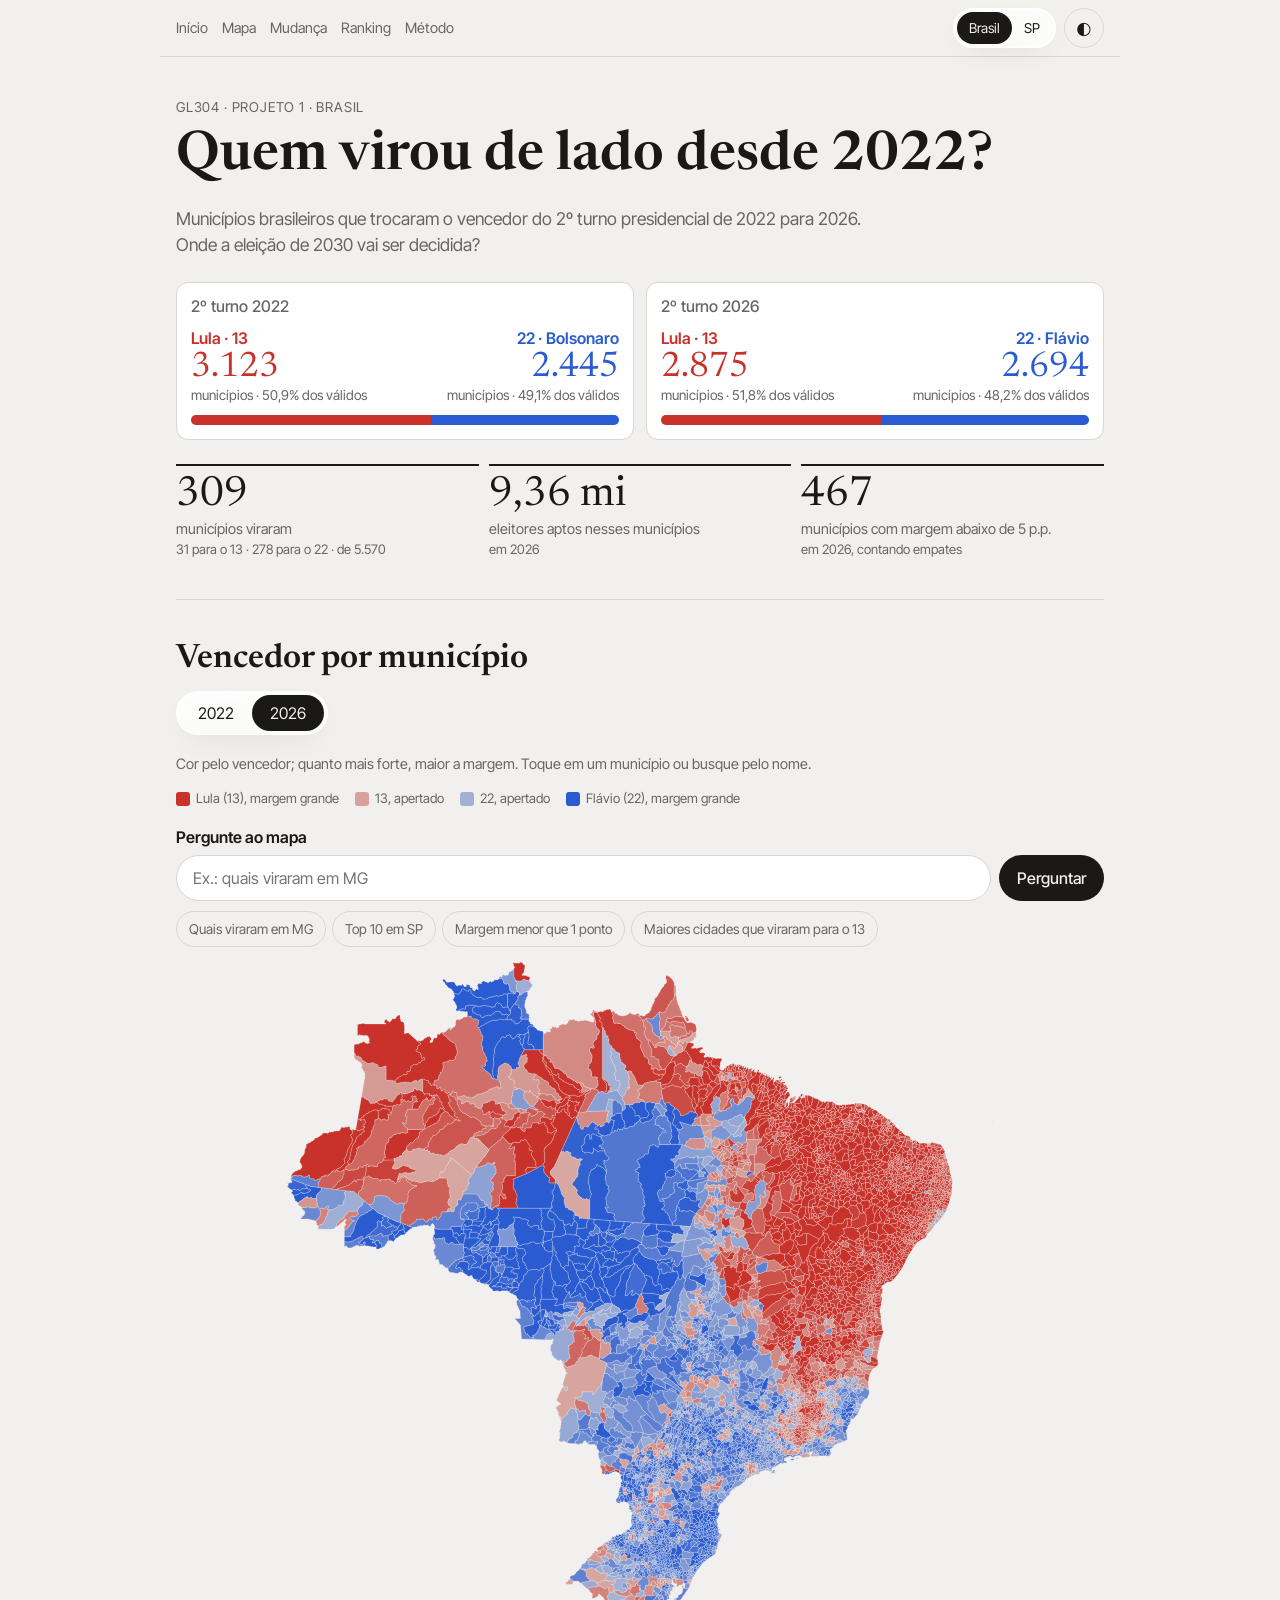
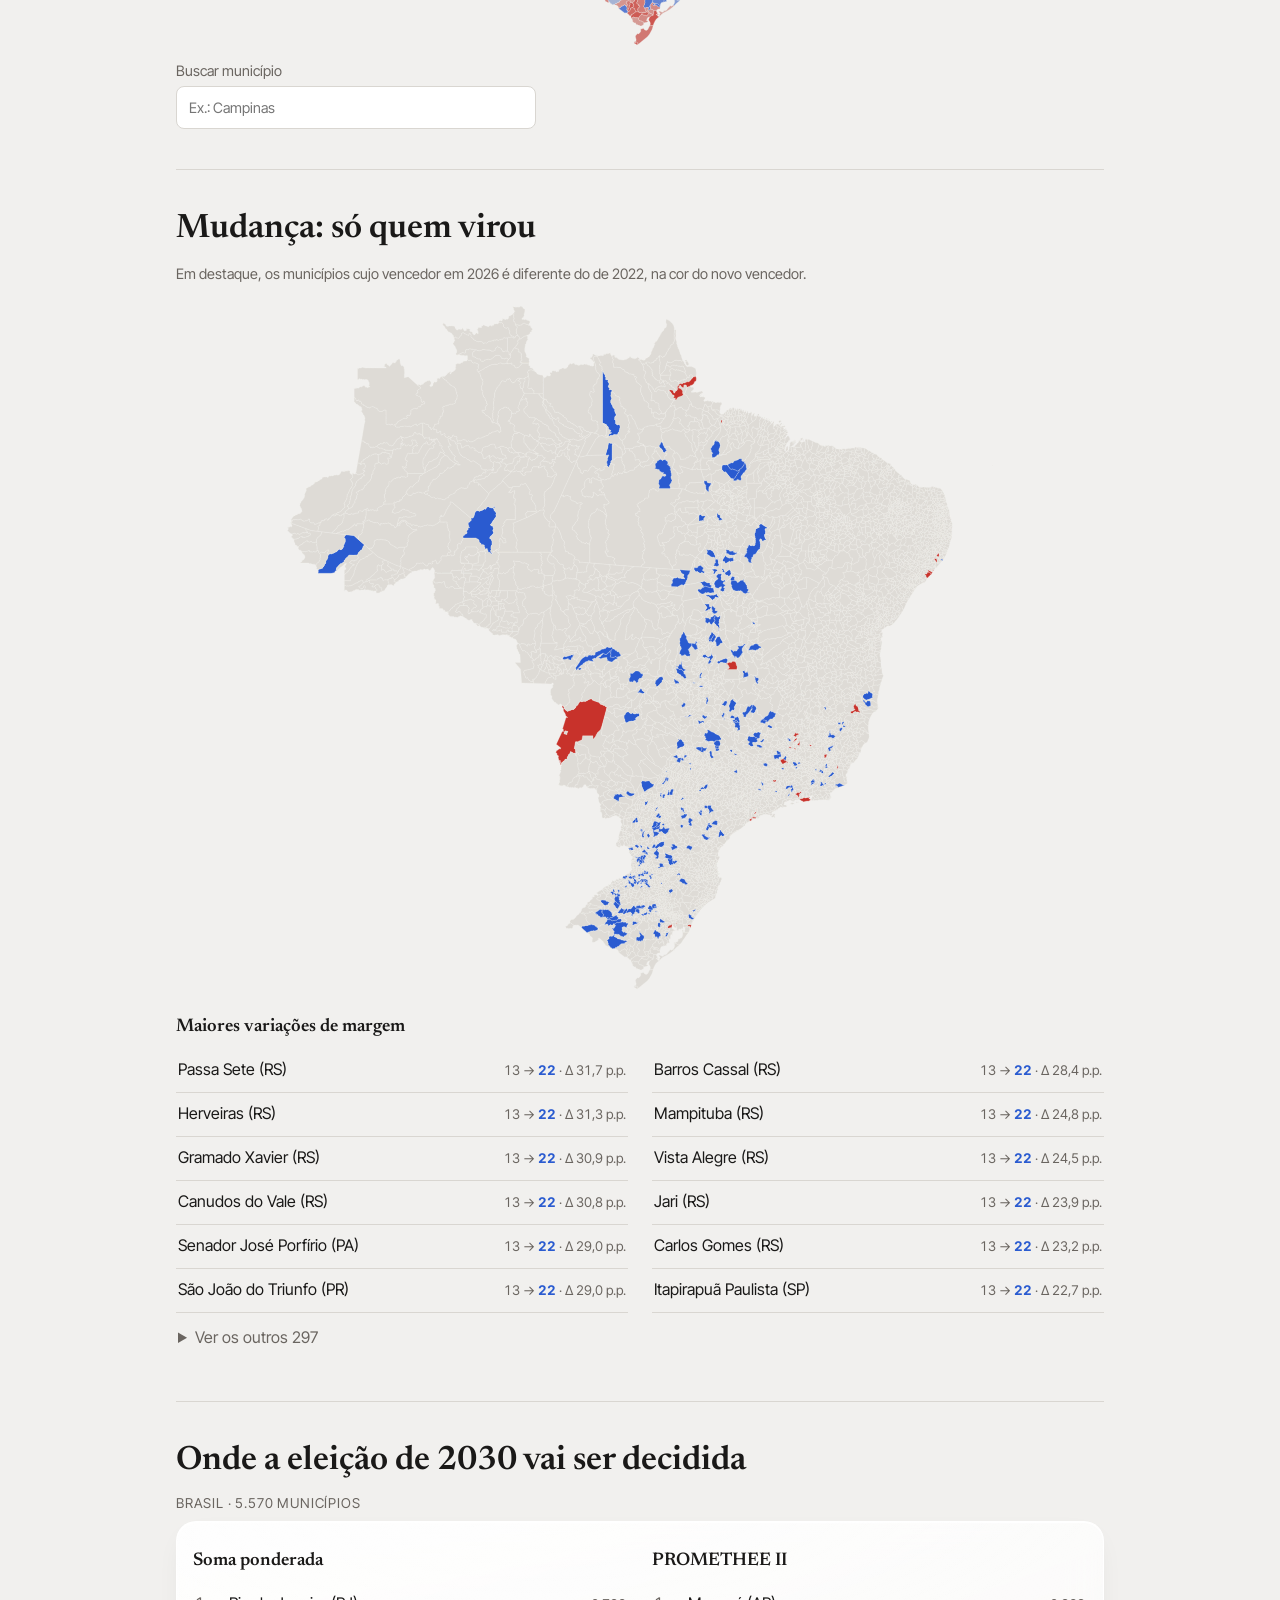
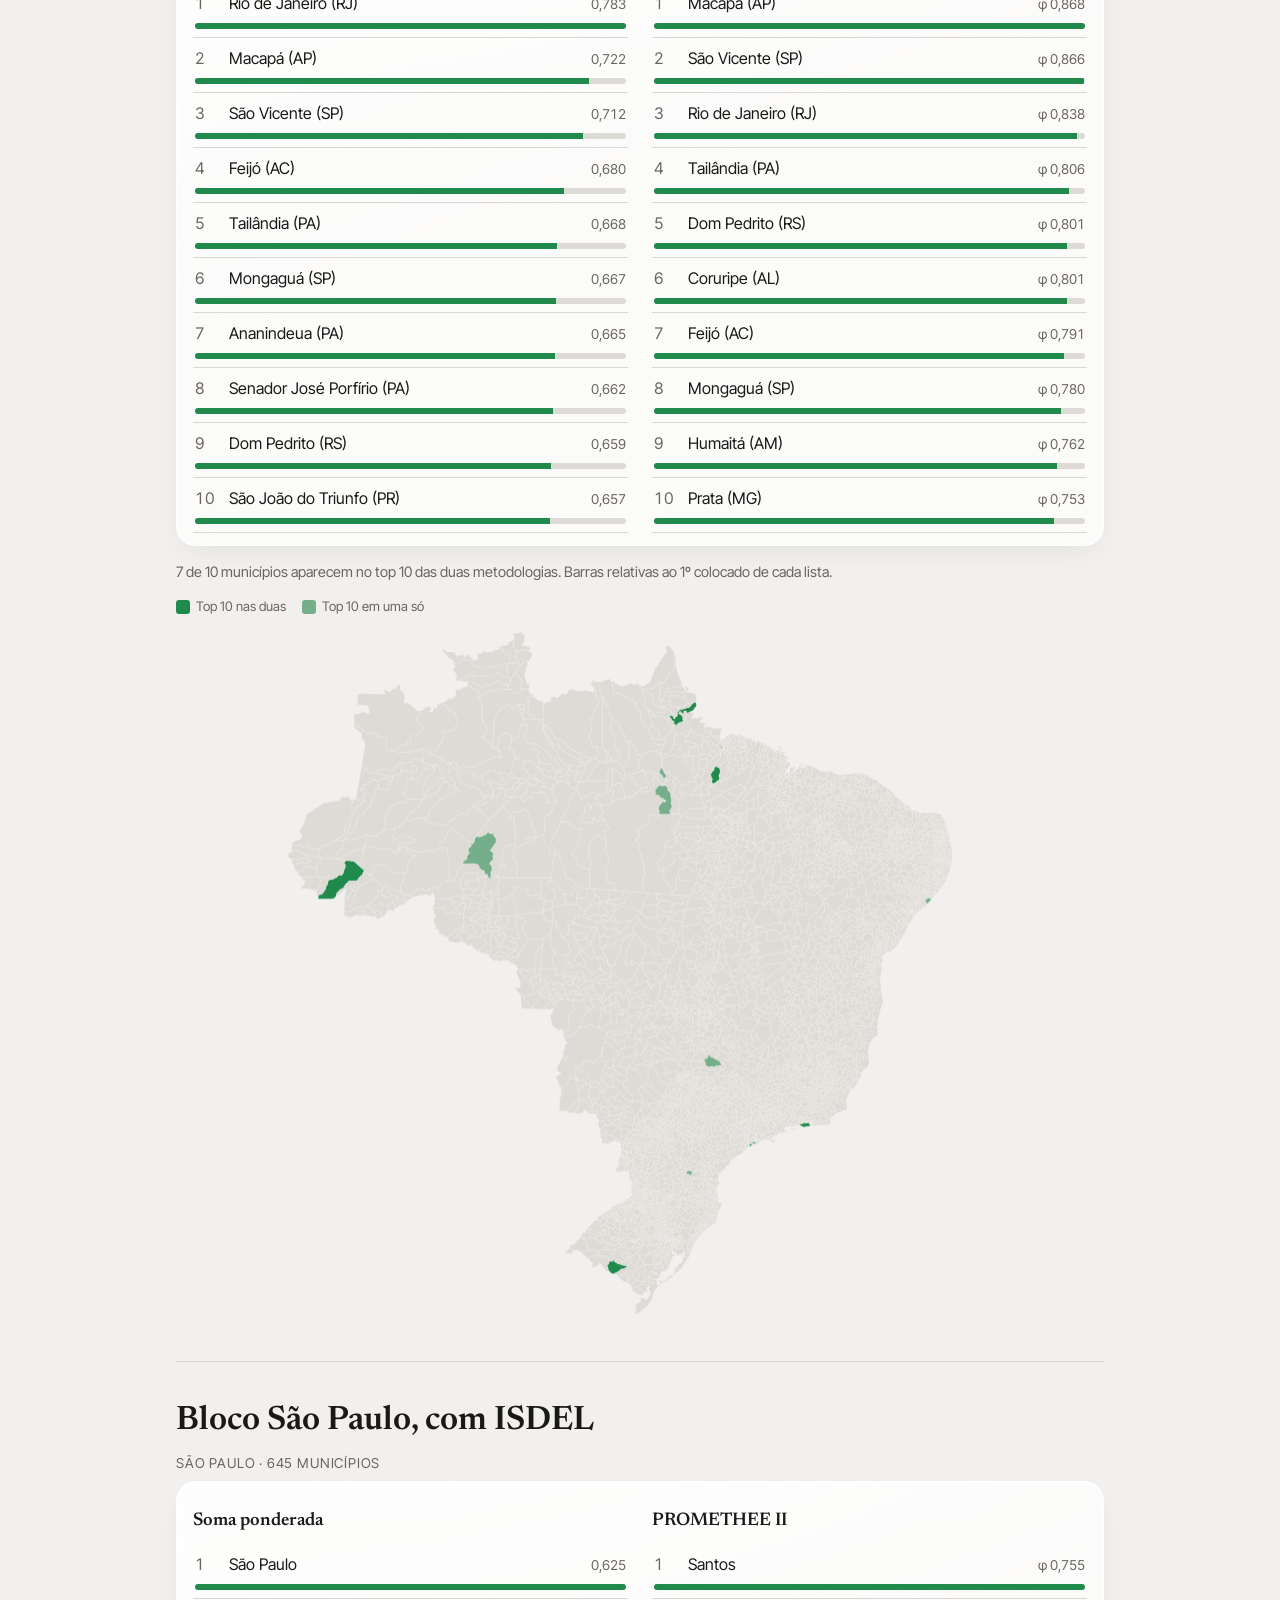
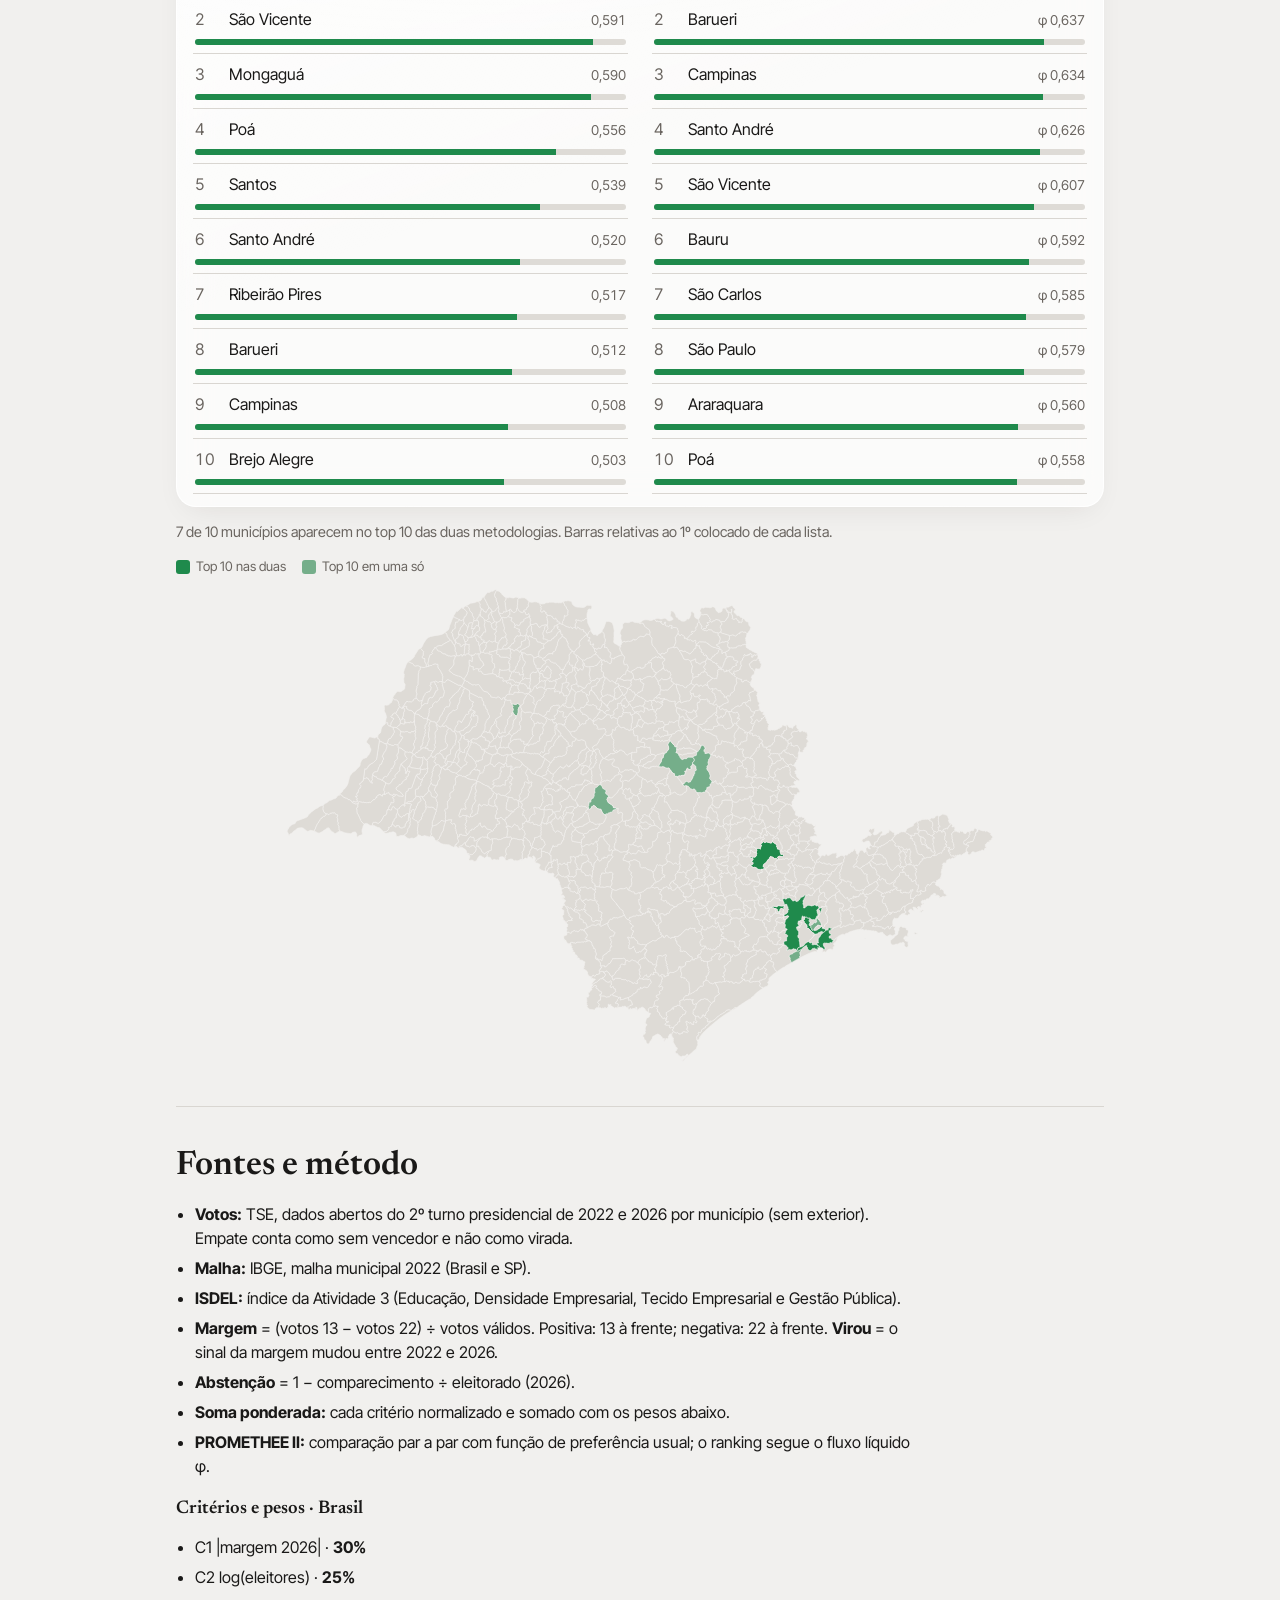
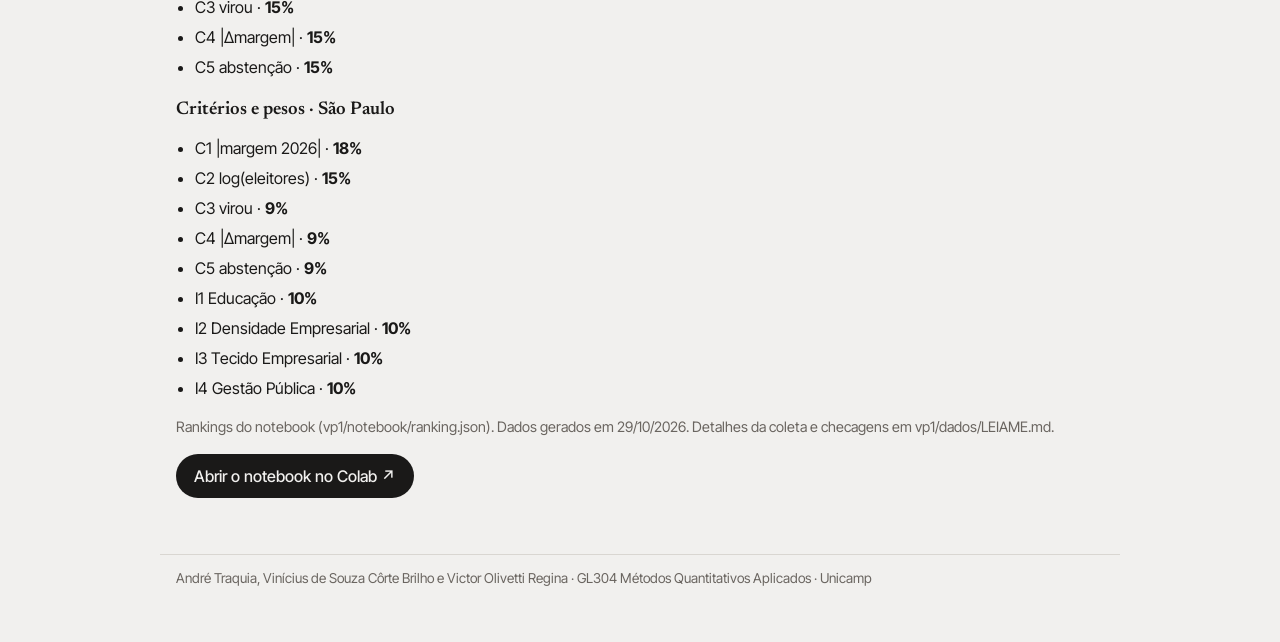
==== vp1/site/index.html @ 471bfd32 "vp1/site: botão do Colab abre o notebook publicado no repositório Co-Authored-By: Claude Opus 5.5 <n" ====
<!doctype html>
<html lang="pt-BR">
<head>
<meta charset="utf-8">
<meta name="viewport" content="width=device-width, initial-scale=1">
<title>Quem virou de lado</title>
<meta name="description" content="Municípios paulistas que trocaram o vencedor do 2º turno presidencial entre 2022 e 2026, e um ranking de onde 2030 pode ser decidida.">
<link rel="preconnect" href="https://fonts.googleapis.com">
<link rel="preconnect" href="https://fonts.gstatic.com" crossorigin>
<link rel="stylesheet" href="https://fonts.googleapis.com/css2?family=Inter+Tight:wght@400;500;600&family=Newsreader:opsz,wght@6..72,500;6..72,600&display=swap">
<link rel="stylesheet" href="style.css">
<script>try { var t = localStorage.getItem('tema'); if (t) document.documentElement.dataset.theme = t; } catch (e) {}</script>
</head>
<body>
<a class="pular" href="#mapa">Pular para o mapa</a>
<div id="aviso" class="aviso" hidden>DADOS FICTÍCIOS · versão de desenvolvimento, os números não são resultados reais</div>
<header class="topo">
  <nav aria-label="Seções">
    <a href="#capa">Início</a><a href="#mapa">Mapa</a><a href="#mudanca">Mudança</a><a href="#ranking-br">Ranking</a><a href="#metodo">Método</a>
  </nav>
  <div class="seg mini vidro" role="group" aria-label="Escopo">
    <button type="button" data-esc="br" aria-pressed="true">Brasil</button>
    <button type="button" data-esc="sp" aria-pressed="false">SP</button>
  </div>
  <button id="tema" type="button" aria-label="Alternar tema claro ou escuro">◐</button>
</header>

<main>
  <section id="capa">
    <p class="sobre">GL304 · Projeto 1 · <span id="esc-nome">Brasil</span></p>
    <h1>Quem virou de lado desde 2022?</h1>
    <p class="lead"><span id="esc-lead">Municípios</span> que trocaram o vencedor do 2º turno presidencial de 2022 para 2026. Onde a eleição de 2030 vai ser decidida?</p>
    <div class="ff" id="ff"></div>
    <dl class="numeros" id="numeros"></dl>
  </section>

  <section id="mapa" aria-labelledby="h-mapa">
    <h2 id="h-mapa">Vencedor por município</h2>
    <div class="seg vidro" role="group" aria-label="Ano">
      <button type="button" data-ano="22" aria-pressed="false">2022</button>
      <button type="button" data-ano="26" aria-pressed="true">2026</button>
    </div>
    <p class="nota">Cor pelo vencedor; quanto mais forte, maior a margem. Toque em um município ou busque pelo nome.</p>
    <div class="legenda" id="leg-mapa"></div>
    <form class="pergunta" id="pergunta" role="search">
      <label for="q">Pergunte ao mapa</label>
      <div class="linha"><input id="q" autocomplete="off" placeholder="Ex.: quais viraram em MG"><button type="submit">Perguntar</button></div>
      <div class="sugestoes" id="sugestoes" aria-label="Sugestões"></div>
    </form>
    <div class="resposta vidro" id="resposta" aria-live="polite" hidden></div>
    <canvas class="mapa" data-mapa="mapa" aria-label="Mapa por vencedor. Use a pergunta acima ou a busca abaixo para navegar pelo teclado." role="img"></canvas>
    <label class="busca">Buscar município <input list="municipios" data-busca="mapa" autocomplete="off" placeholder="Ex.: Campinas"></label>
    <div class="card vidro" data-card="mapa" aria-live="polite"></div>
  </section>

  <section id="mudanca" aria-labelledby="h-mud">
    <h2 id="h-mud">Mudança: só quem virou</h2>
    <p class="nota">Em destaque, os municípios cujo vencedor em 2026 é diferente do de 2022, na cor do novo vencedor.</p>
    <canvas class="mapa" data-mapa="mudanca" role="img" aria-label="Mapa com os municípios que viraram em destaque. A mesma informação está na lista abaixo."></canvas>
    <div class="card vidro" data-card="mudanca" aria-live="polite"></div>
    <h3>Maiores variações de margem</h3>
    <ol class="lista" id="lista-mud"></ol>
    <details id="mais-mud"><summary></summary><ol class="lista" id="resto-mud" start="13"></ol></details>
  </section>

  <section id="ranking-br" aria-labelledby="h-rank-br" hidden>
    <h2 id="h-rank-br">Onde a eleição de 2030 vai ser decidida</h2>
    <p class="sobre">Brasil · 5.570 municípios</p>
    <div class="duas vidro">
      <div><h3>Soma ponderada</h3><ol class="barras" id="top-soma-br"></ol></div>
      <div><h3>PROMETHEE II</h3><ol class="barras" id="top-prom-br"></ol></div>
    </div>
    <p class="nota" id="concord-br"></p>
    <div class="legenda leg-rank"></div>
    <canvas class="mapa" data-mapa="rankingbr" role="img" aria-label="Mapa do Brasil com o top 10 das duas metodologias marcado. A mesma informação está nas listas acima."></canvas>
    <div class="card vidro" data-card="rankingbr" aria-live="polite"></div>
  </section>

  <section id="ranking" aria-labelledby="h-rank">
    <h2 id="h-rank">Bloco São Paulo, com ISDEL</h2>
    <p class="sobre">São Paulo · 645 municípios</p>
    <div class="duas vidro">
      <div><h3>Soma ponderada</h3><ol class="barras" id="top-soma"></ol></div>
      <div><h3>PROMETHEE II</h3><ol class="barras" id="top-prom"></ol></div>
    </div>
    <p class="nota" id="concord"></p>
    <div class="legenda leg-rank"></div>
    <canvas class="mapa" data-mapa="ranking" role="img" aria-label="Mapa de São Paulo com o top 10 das duas metodologias marcado. A mesma informação está nas listas acima."></canvas>
    <div class="card vidro" data-card="ranking" aria-live="polite"></div>
  </section>

  <section id="metodo" aria-labelledby="h-met">
    <h2 id="h-met">Fontes e método</h2>
    <ul class="texto">
      <li><strong>Votos:</strong> TSE, dados abertos do 2º turno presidencial de 2022 e 2026 por município (sem exterior). Empate conta como sem vencedor e não como virada.</li>
      <li><strong>Malha:</strong> IBGE, malha municipal 2022 (Brasil e SP).</li>
      <li><strong>ISDEL:</strong> índice da Atividade 3 (Educação, Densidade Empresarial, Tecido Empresarial e Gestão Pública).</li>
      <li><strong>Margem</strong> = (votos 13 − votos 22) ÷ votos válidos. Positiva: 13 à frente; negativa: 22 à frente. <strong>Virou</strong> = o sinal da margem mudou entre 2022 e 2026.</li>
      <li><strong>Abstenção</strong> = 1 − comparecimento ÷ eleitorado (2026).</li>
      <li><strong>Soma ponderada:</strong> cada critério normalizado e somado com os pesos abaixo.</li>
      <li><strong>PROMETHEE II:</strong> comparação par a par com função de preferência usual; o ranking segue o fluxo líquido φ.</li>
    </ul>
    <div id="crit-br-bloco" hidden><h3>Critérios e pesos · Brasil</h3><ul class="texto" id="crit-br"></ul></div>
    <div id="crit-sp-bloco" hidden><h3>Critérios e pesos · São Paulo</h3><ul class="texto" id="crit-sp"></ul></div>
    <p id="fontes-dados" class="nota"></p>
    <p><a class="botao" href="https://colab.research.google.com/github/atraquia-beep/gl304-ranking-isdel/blob/main/vp1/notebook/GL304_VP1.ipynb" target="_blank" rel="noopener">Abrir o notebook no Colab ↗</a></p>
  </section>
</main>
<footer><p>André Traquia, Vinícius de Souza Côrte Brilho e Victor Olivetti Regina · GL304 Métodos Quantitativos Aplicados · Unicamp</p></footer>
<datalist id="municipios"></datalist>
<script type="module" src="app.js"></script>
</body>
</html>
---- vp1/site/style.css ----
:root {
  --bg: #F1F0EE; --fg: #1A1918; --mut: #6A6560; --linha: #D9D6D1; --cartao: #FFFFFF;
  --c13: #C8322B; --c22: #2A5BD0; --neutro: #DEDBD6; --acento: #1F8A4C; --foco: #B5590E;
  --vidro: rgba(255,255,255,.72); --vidro-borda: rgba(255,255,255,.9); --vidro-brilho: rgba(255,255,255,.65); --sombra: rgba(40,30,20,.10);
  --serif: 'Newsreader', Georgia, serif; --sans: 'Inter Tight', system-ui, sans-serif;
  color-scheme: light;
}
@media (prefers-color-scheme: dark) {
  :root:not([data-theme="light"]) {
    --bg: #0F0E0D; --fg: #EDEBE8; --mut: #9C968F; --linha: #2C2A27; --cartao: #1A1917;
    --c13: #EE5A4F; --c22: #5B8AF5; --neutro: #2A2826; --acento: #3DBE73; --foco: #F2A35E;
    --vidro: rgba(30,28,26,.66); --vidro-borda: rgba(255,255,255,.12); --vidro-brilho: rgba(255,255,255,.07); --sombra: rgba(0,0,0,.45);
    color-scheme: dark;
  }
}
:root[data-theme="dark"] {
  --bg: #0F0E0D; --fg: #EDEBE8; --mut: #9C968F; --linha: #2C2A27; --cartao: #1A1917;
  --c13: #EE5A4F; --c22: #5B8AF5; --neutro: #2A2826; --acento: #3DBE73; --foco: #F2A35E;
    --vidro: rgba(30,28,26,.66); --vidro-borda: rgba(255,255,255,.12); --vidro-brilho: rgba(255,255,255,.07); --sombra: rgba(0,0,0,.45);
  color-scheme: dark;
}

* { box-sizing: border-box; }
body { margin: 0; background: var(--bg); color: var(--fg); font: 16px/1.5 var(--sans); }
main, footer { max-width: 960px; margin: 0 auto; padding: 0 16px; }
section { padding: 40px 0; border-top: 1px solid var(--linha); }
section:first-child { border-top: 0; }
h1, h2, h3 { font-family: var(--serif); font-weight: 600; line-height: 1.15; margin: 0 0 12px; }
h1 { font-size: clamp(2rem, 7vw, 3.4rem); }
h2 { font-size: clamp(1.5rem, 5vw, 2.1rem); }
h3 { font-size: 1.15rem; margin-top: 20px; }
a { color: inherit; }
:focus-visible { outline: 3px solid var(--foco); outline-offset: 2px; }
.pular { position: absolute; left: -999px; }
.pular:focus { left: 16px; top: 8px; z-index: 10; background: var(--cartao); padding: 8px; }

.aviso { background: #F2C230; color: #1A1918; text-align: center; font-weight: 600; font-size: .85rem; padding: 6px 16px; }
.topo { position: sticky; top: 0; z-index: 5; display: flex; align-items: center; gap: 8px; max-width: 960px; margin: 0 auto; padding: 8px 16px; background: var(--bg); border-bottom: 1px solid var(--linha); }
.topo nav { display: flex; gap: 14px; overflow-x: auto; flex: 1; font-size: .9rem; }
.topo nav a { text-decoration: none; color: var(--mut); white-space: nowrap; padding: 6px 0; }
.topo nav a:hover { color: var(--fg); }
button { font: inherit; color: inherit; cursor: pointer; }
#tema { background: none; border: 1px solid var(--linha); border-radius: 999px; width: 40px; height: 40px; font-size: 1.1rem; }

.sobre { color: var(--mut); font-size: .85rem; text-transform: uppercase; letter-spacing: .06em; margin: 0 0 8px; }
.lead { font-size: 1.1rem; color: var(--mut); max-width: 40em; }
.nota { color: var(--mut); font-size: .9rem; }
.destaque { font-family: var(--serif); font-size: 1.3rem; }
.destaque strong { color: var(--acento); }

/* frente a frente */
.ff { display: grid; gap: 12px; margin: 24px 0; }
.ano { background: var(--cartao); border: 1px solid var(--linha); border-radius: 12px; padding: 14px; }
.ano h3 { margin: 0 0 10px; font-size: 1rem; font-family: var(--sans); color: var(--mut); font-weight: 500; }
.lados { display: flex; justify-content: space-between; gap: 8px; }
.lado { min-width: 0; }
.lado.d { text-align: right; }
.lado .nm { font-weight: 600; }
.lado .n { font-family: var(--serif); font-size: 2.2rem; line-height: 1; }
.lado .p { font-size: .85rem; color: var(--mut); }
.t13 { color: var(--c13); } .t22 { color: var(--c22); }
.barra { display: flex; height: 10px; border-radius: 5px; overflow: hidden; margin-top: 10px; background: var(--neutro); }
.barra i { display: block; }
@media (min-width: 720px) { .ff { grid-template-columns: 1fr 1fr; } }

.seg { display: inline-flex; border: 1px solid var(--linha); border-radius: 999px; padding: 3px; margin-bottom: 4px; }
.seg button { border: 0; background: none; border-radius: 999px; padding: 6px 18px; min-height: 36px; }
.seg button[aria-pressed="true"] { background: var(--fg); color: var(--bg); }

.mapa { display: block; width: 100%; max-width: 720px; margin: 0 auto; aspect-ratio: 1.55; touch-action: manipulation; cursor: pointer; }
.legenda { display: flex; flex-wrap: wrap; gap: 6px 16px; font-size: .82rem; color: var(--mut); margin: 8px 0; }
.legenda span { display: inline-flex; align-items: center; gap: 6px; }
.legenda i { width: 14px; height: 14px; border-radius: 3px; display: inline-block; }
.busca { display: flex; flex-direction: column; gap: 4px; font-size: .9rem; color: var(--mut); margin-top: 8px; max-width: 360px; }
.busca input { font: inherit; color: var(--fg); background: var(--cartao); border: 1px solid var(--linha); border-radius: 8px; padding: 10px 12px; }

.card:empty { display: none; }
.card { background: var(--cartao); border: 1px solid var(--linha); border-radius: 12px; padding: 14px; margin-top: 12px; }
.card h3 { margin: 0 0 8px; }
.card table { width: 100%; border-collapse: collapse; font-size: .92rem; font-variant-numeric: tabular-nums; }
.card th, .card td { padding: 4px 6px; text-align: right; border-bottom: 1px solid var(--linha); }
.card th:first-child, .card td:first-child { text-align: left; }
.selo { display: inline-block; font-size: .8rem; font-weight: 600; padding: 2px 10px; border-radius: 999px; background: var(--neutro); margin-top: 10px; }
.selo.sim { background: var(--acento); color: #fff; }

.lista { padding: 0; list-style: none; margin: 0; columns: 1; }
@media (min-width: 720px) { .lista { columns: 2; column-gap: 24px; } }
.lista li { break-inside: avoid; }
.lista button, .barras button { width: 100%; display: flex; justify-content: space-between; gap: 8px; align-items: baseline; text-align: left; background: none; border: 0; border-bottom: 1px solid var(--linha); padding: 8px 2px; min-height: 44px; }
.lista button:hover, .barras button:hover { background: var(--neutro); }
.lista small { color: var(--mut); white-space: nowrap; font-variant-numeric: tabular-nums; }

.duas { display: grid; gap: 8px 24px; }
@media (min-width: 720px) { .duas { grid-template-columns: 1fr 1fr; } }
.barras { padding: 0; margin: 0; list-style: none; counter-reset: r; }
.barras button { flex-wrap: wrap; position: relative; }
.barras .pos { color: var(--mut); width: 1.6em; font-variant-numeric: tabular-nums; }
.barras .nm { flex: 1; }
.barras .v { color: var(--mut); font-variant-numeric: tabular-nums; font-size: .85rem; }
.barras .b { flex-basis: 100%; height: 6px; background: var(--neutro); border-radius: 3px; overflow: hidden; }
.barras .b i { display: block; height: 100%; background: var(--acento); }

.texto { padding-left: 1.2em; max-width: 46em; }
.texto li { margin-bottom: 6px; }
.botao { display: inline-block; padding: 10px 18px; border-radius: 999px; background: var(--fg); color: var(--bg); text-decoration: none; font-weight: 500; }
footer { color: var(--mut); font-size: .85rem; padding-bottom: 40px; border-top: 1px solid var(--linha); }
details summary { cursor: pointer; padding: 12px 2px; color: var(--mut); min-height: 44px; }
section { scroll-margin-top: 60px; }
.seg.mini { margin: 0; } .seg.mini button { padding: 4px 12px; min-height: 32px; font-size: .85rem; }
@media (max-width: 480px) { .topo nav { gap: 10px; font-size: .8rem; } .topo nav a:first-child { display: none; } }

/* Vidro: translúcido + desfoque do que passa por trás + fio de luz na borda superior */
.vidro {
  position: relative; isolation: isolate;
  background: linear-gradient(160deg, var(--vidro-brilho), transparent 45%), var(--vidro);
  -webkit-backdrop-filter: blur(16px) saturate(1.5); backdrop-filter: blur(16px) saturate(1.5);
  border: 1px solid var(--vidro-borda);
  box-shadow: inset 0 1px 0 var(--vidro-borda), 0 10px 30px -12px var(--sombra);
}
.vidro::after {
  content: ""; position: absolute; inset: 0; border-radius: inherit; pointer-events: none; z-index: -1;
  background: radial-gradient(120% 60% at var(--mx, 30%) -10%, var(--vidro-brilho), transparent 60%);
  opacity: .8; transition: opacity .4s ease;
}
.vidro:hover::after { opacity: 1; }
.seg.vidro { border-radius: 999px; }
.seg.vidro button { transition: background .25s ease, color .25s ease; }
.card.vidro, .resposta.vidro { border-radius: 16px; }
canvas.mapa + .card { margin-top: -28px; }  /* o card sobe sobre o mapa para o desfoque aparecer */
.duas.vidro { border-radius: 20px; padding: 8px 16px 12px; }
.topo { background: color-mix(in srgb, var(--bg) 78%, transparent); -webkit-backdrop-filter: blur(14px); backdrop-filter: blur(14px); }
@media (prefers-reduced-motion: reduce) { .vidro::after, .seg.vidro button { transition: none; } }
@media (prefers-reduced-transparency: reduce) {
  .vidro, .topo { background: var(--cartao); -webkit-backdrop-filter: none; backdrop-filter: none; }
  .vidro::after { display: none; }
}

/* Faixa de números da capa */
.numeros { display: grid; gap: 10px; margin: 24px 0 0; }
@media (min-width: 720px) { .numeros { grid-template-columns: repeat(3, 1fr); } }
.numeros div { border-top: 2px solid var(--fg); padding-top: 8px; display: flex; flex-direction: column; }
.numeros dt { order: 2; color: var(--mut); font-size: .9rem; }
.numeros dd { margin: 0; }
.numeros dd:not(.p) { order: 1; font-family: var(--serif); font-size: 2.6rem; line-height: 1.05; font-variant-numeric: tabular-nums; }
.numeros dd.p { order: 3; color: var(--mut); font-size: .82rem; }

/* Pergunte ao mapa */
.pergunta { margin: 16px 0 8px; }
.pergunta label { display: block; font-weight: 600; margin-bottom: 6px; }
.pergunta .linha { display: flex; gap: 8px; }
.pergunta input { flex: 1; min-width: 0; font: inherit; color: var(--fg); background: var(--cartao); border: 1px solid var(--linha); border-radius: 999px; padding: 10px 16px; }
.pergunta button[type=submit] { border: 0; border-radius: 999px; padding: 10px 18px; background: var(--fg); color: var(--bg); font-weight: 500; }
.sugestoes { display: flex; flex-wrap: wrap; gap: 6px; margin-top: 10px; }
.sugestoes button { border: 1px solid var(--linha); background: none; border-radius: 999px; padding: 6px 12px; font-size: .85rem; color: var(--mut); min-height: 36px; }
.sugestoes button:hover { color: var(--fg); border-color: var(--fg); }
.resposta { padding: 14px 16px; margin: 10px 0; }
.resposta .titulo { margin: 0; color: var(--mut); font-size: .9rem; }
.resposta .num { margin: 2px 0 6px; font-family: var(--serif); font-size: 2.2rem; line-height: 1; }
.resposta .num small { font-family: var(--sans); font-size: .9rem; color: var(--mut); }
.curta { margin: 0; padding: 0; list-style: none; display: flex; flex-wrap: wrap; gap: 6px; }
.curta button { border: 1px solid var(--linha); background: var(--cartao); border-radius: 8px; padding: 6px 10px; font-size: .88rem; min-height: 36px; }
.limpar { margin-top: 10px; border: 0; background: none; text-decoration: underline; color: var(--mut); padding: 6px 0; }
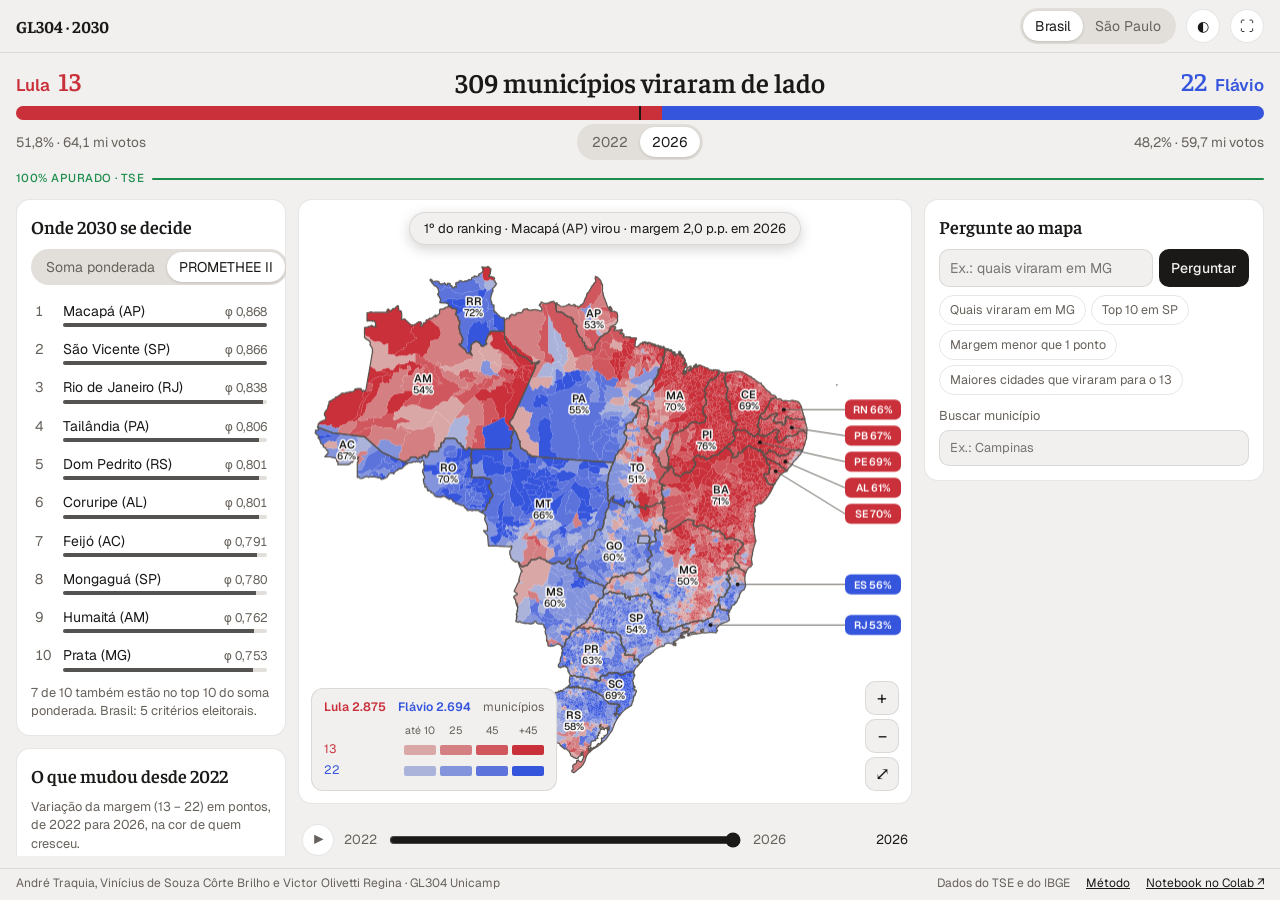
==== commit b421dbac: "VP1: site vira app de uma tela (placar, mapa com faixas, contornos e callouts, linha do tempo, ranki" ====
--- a/vp1/site/index.html
+++ b/vp1/site/index.html
@@ -2,112 +2,124 @@
 <html lang="pt-BR">
 <head>
 <meta charset="utf-8">
-<meta name="viewport" content="width=device-width, initial-scale=1">
-<title>Quem virou de lado</title>
-<meta name="description" content="Municípios paulistas que trocaram o vencedor do 2º turno presidencial entre 2022 e 2026, e um ranking de onde 2030 pode ser decidida.">
+<meta name="viewport" content="width=device-width, initial-scale=1, viewport-fit=cover">
+<title>Onde 2030 se decide</title>
+<meta name="description" content="Municípios que trocaram o vencedor do 2º turno presidencial entre 2022 e 2026, e onde a eleição de 2030 tende a ser decidida.">
 <link rel="preconnect" href="https://fonts.googleapis.com">
 <link rel="preconnect" href="https://fonts.gstatic.com" crossorigin>
-<link rel="stylesheet" href="https://fonts.googleapis.com/css2?family=Inter+Tight:wght@400;500;600&family=Newsreader:opsz,wght@6..72,500;6..72,600&display=swap">
-<link rel="stylesheet" href="style.css">
+<link rel="stylesheet" href="https://fonts.googleapis.com/css2?family=Faustina:wght@500;600;700&family=Geist:wght@400;500;600&display=swap">
+<link rel="stylesheet" href="app.css">
 <script>try { var t = localStorage.getItem('tema'); if (t) document.documentElement.dataset.theme = t; } catch (e) {}</script>
 </head>
-<body>
-<a class="pular" href="#mapa">Pular para o mapa</a>
-<div id="aviso" class="aviso" hidden>DADOS FICTÍCIOS · versão de desenvolvimento, os números não são resultados reais</div>
-<header class="topo">
-  <nav aria-label="Seções">
-    <a href="#capa">Início</a><a href="#mapa">Mapa</a><a href="#mudanca">Mudança</a><a href="#ranking-br">Ranking</a><a href="#metodo">Método</a>
-  </nav>
-  <div class="seg mini vidro" role="group" aria-label="Escopo">
+<body data-aba="mapa">
+<header class="nav">
+  <span class="logo">GL304 · 2030</span>
+  <div class="tabs" role="group" aria-label="Escopo">
     <button type="button" data-esc="br" aria-pressed="true">Brasil</button>
-    <button type="button" data-esc="sp" aria-pressed="false">SP</button>
+    <button type="button" data-esc="sp" aria-pressed="false">São Paulo</button>
   </div>
-  <button id="tema" type="button" aria-label="Alternar tema claro ou escuro">◐</button>
+  <button type="button" class="icone" id="tema" aria-label="Alternar tema claro ou escuro">◐</button>
+  <button type="button" class="icone" id="cheia" aria-label="Tela cheia">⛶</button>
 </header>
 
-<main>
-  <section id="capa">
-    <p class="sobre">GL304 · Projeto 1 · <span id="esc-nome">Brasil</span></p>
-    <h1>Quem virou de lado desde 2022?</h1>
-    <p class="lead"><span id="esc-lead">Municípios</span> que trocaram o vencedor do 2º turno presidencial de 2022 para 2026. Onde a eleição de 2030 vai ser decidida?</p>
-    <div class="ff" id="ff"></div>
-    <dl class="numeros" id="numeros"></dl>
+<section class="placar" aria-label="Placar">
+  <div class="lado l13"><span class="nm" id="nm13">Lula</span> <span class="num">13</span></div>
+  <p class="frase" id="frase"></p>
+  <div class="lado l22"><span class="num">22</span> <span class="nm" id="nm22">Flávio</span></div>
+  <div class="barra" aria-hidden="true"><i id="b13"></i><i id="b22"></i><span class="meio"></span></div>
+  <p class="val v13" id="v13"></p>
+  <div class="anos" role="group" aria-label="Ano">
+    <button type="button" data-ano="0" aria-pressed="false">2022</button>
+    <button type="button" data-ano="1" aria-pressed="true">2026</button>
+  </div>
+  <p class="val v22" id="v22"></p>
+  <p class="apurado"><span></span>100% apurado · TSE</p>
+</section>
+
+<main class="grade">
+  <aside class="col esq" aria-label="Ranking e mudanças">
+    <section class="painel">
+      <h2>Onde 2030 se decide</h2>
+      <div class="seg" role="group" aria-label="Metodologia">
+        <button type="button" data-met="soma" aria-pressed="false">Soma ponderada</button>
+        <button type="button" data-met="phi" aria-pressed="true">PROMETHEE II</button>
+      </div>
+      <ol class="rank" id="rank"></ol>
+      <p class="nota" id="rank-nota"></p>
+    </section>
+    <section class="painel">
+      <h2>O que mudou desde 2022</h2>
+      <p class="nota">Variação da margem (13 − 22) em pontos, de 2022 para 2026, na cor de quem cresceu.</p>
+      <ul class="regioes" id="regioes"></ul>
+      <ol class="ufbars" id="ufbars"></ol>
+    </section>
+  </aside>
+
+  <section class="col centro" aria-label="Mapa">
+    <div class="mapa-wrap" id="mapa-wrap">
+      <canvas id="mapa" tabindex="0" role="img" aria-label="Mapa por município. Setas movem, + e − aproximam, 0 volta ao início. Para escolher um município pelo teclado, use a busca ou o ranking."></canvas>
+      <button type="button" class="pilula" id="pilula" aria-live="polite"></button>
+      <div class="zoom" role="group" aria-label="Zoom">
+        <button type="button" id="zmais" aria-label="Aproximar">+</button>
+        <button type="button" id="zmenos" aria-label="Afastar">−</button>
+        <button type="button" id="zreset" aria-label="Voltar ao mapa inteiro">⤢</button>
+      </div>
+      <div class="legenda" id="legenda"></div>
+    </div>
+    <div class="tempo">
+      <button type="button" id="play" aria-label="Animar de 2022 a 2026">▶</button>
+      <span>2022</span>
+      <input type="range" id="t" min="0" max="1000" value="1000" aria-label="Linha do tempo de 2022 a 2026">
+      <span>2026</span>
+      <output id="t-rot" for="t">2026</output>
+    </div>
   </section>
 
-  <section id="mapa" aria-labelledby="h-mapa">
-    <h2 id="h-mapa">Vencedor por município</h2>
-    <div class="seg vidro" role="group" aria-label="Ano">
-      <button type="button" data-ano="22" aria-pressed="false">2022</button>
-      <button type="button" data-ano="26" aria-pressed="true">2026</button>
-    </div>
-    <p class="nota">Cor pelo vencedor; quanto mais forte, maior a margem. Toque em um município ou busque pelo nome.</p>
-    <div class="legenda" id="leg-mapa"></div>
-    <form class="pergunta" id="pergunta" role="search">
-      <label for="q">Pergunte ao mapa</label>
-      <div class="linha"><input id="q" autocomplete="off" placeholder="Ex.: quais viraram em MG"><button type="submit">Perguntar</button></div>
-      <div class="sugestoes" id="sugestoes" aria-label="Sugestões"></div>
-    </form>
-    <div class="resposta vidro" id="resposta" aria-live="polite" hidden></div>
-    <canvas class="mapa" data-mapa="mapa" aria-label="Mapa por vencedor. Use a pergunta acima ou a busca abaixo para navegar pelo teclado." role="img"></canvas>
-    <label class="busca">Buscar município <input list="municipios" data-busca="mapa" autocomplete="off" placeholder="Ex.: Campinas"></label>
-    <div class="card vidro" data-card="mapa" aria-live="polite"></div>
-  </section>
+  <aside class="col dir" aria-label="Perguntas e município">
+    <section class="painel">
+      <h2>Pergunte ao mapa</h2>
+      <form id="pergunta" role="search">
+        <div class="linha"><input id="q" autocomplete="off" aria-label="Pergunta" placeholder="Ex.: quais viraram em MG"><button type="submit">Perguntar</button></div>
+      </form>
+      <div class="sugestoes" id="sugestoes"></div>
+      <div class="resposta" id="resposta" aria-live="polite" hidden></div>
+      <label class="busca">Buscar município <input list="municipios" id="busca" autocomplete="off" placeholder="Ex.: Campinas"></label>
+      <datalist id="municipios"></datalist>
+    </section>
+    <section class="painel card" id="card" aria-live="polite" hidden></section>
+  </aside>
+</main>
 
-  <section id="mudanca" aria-labelledby="h-mud">
-    <h2 id="h-mud">Mudança: só quem virou</h2>
-    <p class="nota">Em destaque, os municípios cujo vencedor em 2026 é diferente do de 2022, na cor do novo vencedor.</p>
-    <canvas class="mapa" data-mapa="mudanca" role="img" aria-label="Mapa com os municípios que viraram em destaque. A mesma informação está na lista abaixo."></canvas>
-    <div class="card vidro" data-card="mudanca" aria-live="polite"></div>
-    <h3>Maiores variações de margem</h3>
-    <ol class="lista" id="lista-mud"></ol>
-    <details id="mais-mud"><summary></summary><ol class="lista" id="resto-mud" start="13"></ol></details>
-  </section>
+<footer class="rodape">
+  <span>André Traquia, Vinícius de Souza Côrte Brilho e Victor Olivetti Regina · GL304 Unicamp</span>
+  <span>Dados do TSE e do IBGE</span>
+  <button type="button" class="link" id="abre-metodo">Método</button>
+  <a class="link" href="https://colab.research.google.com/github/atraquia-beep/gl304-ranking-isdel/blob/main/vp1/notebook/GL304_VP1.ipynb" target="_blank" rel="noopener">Notebook no Colab ↗</a>
+</footer>
 
-  <section id="ranking-br" aria-labelledby="h-rank-br" hidden>
-    <h2 id="h-rank-br">Onde a eleição de 2030 vai ser decidida</h2>
-    <p class="sobre">Brasil · 5.570 municípios</p>
-    <div class="duas vidro">
-      <div><h3>Soma ponderada</h3><ol class="barras" id="top-soma-br"></ol></div>
-      <div><h3>PROMETHEE II</h3><ol class="barras" id="top-prom-br"></ol></div>
-    </div>
-    <p class="nota" id="concord-br"></p>
-    <div class="legenda leg-rank"></div>
-    <canvas class="mapa" data-mapa="rankingbr" role="img" aria-label="Mapa do Brasil com o top 10 das duas metodologias marcado. A mesma informação está nas listas acima."></canvas>
-    <div class="card vidro" data-card="rankingbr" aria-live="polite"></div>
-  </section>
+<nav class="abas" aria-label="Seções">
+  <button type="button" data-aba="mapa" aria-pressed="true">Mapa</button>
+  <button type="button" data-aba="ranking" aria-pressed="false">Ranking</button>
+  <button type="button" data-aba="perguntar" aria-pressed="false">Perguntar</button>
+  <button type="button" data-aba="metodo" aria-pressed="false">Método</button>
+</nav>
 
-  <section id="ranking" aria-labelledby="h-rank">
-    <h2 id="h-rank">Bloco São Paulo, com ISDEL</h2>
-    <p class="sobre">São Paulo · 645 municípios</p>
-    <div class="duas vidro">
-      <div><h3>Soma ponderada</h3><ol class="barras" id="top-soma"></ol></div>
-      <div><h3>PROMETHEE II</h3><ol class="barras" id="top-prom"></ol></div>
-    </div>
-    <p class="nota" id="concord"></p>
-    <div class="legenda leg-rank"></div>
-    <canvas class="mapa" data-mapa="ranking" role="img" aria-label="Mapa de São Paulo com o top 10 das duas metodologias marcado. A mesma informação está nas listas acima."></canvas>
-    <div class="card vidro" data-card="ranking" aria-live="polite"></div>
-  </section>
+<dialog id="metodo" aria-labelledby="h-met">
+  <h2 id="h-met">Fontes e método</h2>
+  <ul>
+    <li><strong>Votos:</strong> TSE, dados abertos do 2º turno presidencial de 2022 e 2026 por município (sem exterior). Empate conta como sem vencedor e não como virada.</li>
+    <li><strong>Malha:</strong> IBGE, malha municipal 2022; contornos estaduais pela união dos municípios.</li>
+    <li><strong>Margem</strong> = (votos 13 − votos 22) ÷ votos válidos. <strong>Virou</strong> = o vencedor mudou entre 2022 e 2026.</li>
+    <li><strong>Faixas do mapa:</strong> margem até 10, 25, 45 e acima de 45 pontos.</li>
+    <li><strong>Linha do tempo:</strong> entre os dois anos o mapa interpola a margem de cada município; os pontos intermediários são transição visual, não resultado de eleição.</li>
+    <li><strong>Ranking:</strong> soma ponderada e PROMETHEE II, calculados no notebook do projeto. Critérios e pesos:</li>
+  </ul>
+  <div id="criterios"></div>
+  <p class="nota">ISDEL: índice da Atividade 3 (Educação, Densidade Empresarial, Tecido Empresarial e Gestão Pública), só para SP.</p>
+  <p class="nota">André Traquia, Vinícius de Souza Côrte Brilho e Victor Olivetti Regina · GL304 Métodos Quantitativos Aplicados · Unicamp. <a href="https://colab.research.google.com/github/atraquia-beep/gl304-ranking-isdel/blob/main/vp1/notebook/GL304_VP1.ipynb" target="_blank" rel="noopener">Notebook no Colab ↗</a></p>
+  <form method="dialog"><button type="submit">Fechar</button></form>
+</dialog>
 
-  <section id="metodo" aria-labelledby="h-met">
-    <h2 id="h-met">Fontes e método</h2>
-    <ul class="texto">
-      <li><strong>Votos:</strong> TSE, dados abertos do 2º turno presidencial de 2022 e 2026 por município (sem exterior). Empate conta como sem vencedor e não como virada.</li>
-      <li><strong>Malha:</strong> IBGE, malha municipal 2022 (Brasil e SP).</li>
-      <li><strong>ISDEL:</strong> índice da Atividade 3 (Educação, Densidade Empresarial, Tecido Empresarial e Gestão Pública).</li>
-      <li><strong>Margem</strong> = (votos 13 − votos 22) ÷ votos válidos. Positiva: 13 à frente; negativa: 22 à frente. <strong>Virou</strong> = o sinal da margem mudou entre 2022 e 2026.</li>
-      <li><strong>Abstenção</strong> = 1 − comparecimento ÷ eleitorado (2026).</li>
-      <li><strong>Soma ponderada:</strong> cada critério normalizado e somado com os pesos abaixo.</li>
-      <li><strong>PROMETHEE II:</strong> comparação par a par com função de preferência usual; o ranking segue o fluxo líquido φ.</li>
-    </ul>
-    <div id="crit-br-bloco" hidden><h3>Critérios e pesos · Brasil</h3><ul class="texto" id="crit-br"></ul></div>
-    <div id="crit-sp-bloco" hidden><h3>Critérios e pesos · São Paulo</h3><ul class="texto" id="crit-sp"></ul></div>
-    <p id="fontes-dados" class="nota"></p>
-    <p><a class="botao" href="https://colab.research.google.com/github/atraquia-beep/gl304-ranking-isdel/blob/main/vp1/notebook/GL304_VP1.ipynb" target="_blank" rel="noopener">Abrir o notebook no Colab ↗</a></p>
-  </section>
-</main>
-<footer><p>André Traquia, Vinícius de Souza Côrte Brilho e Victor Olivetti Regina · GL304 Métodos Quantitativos Aplicados · Unicamp</p></footer>
-<datalist id="municipios"></datalist>
 <script type="module" src="app.js"></script>
 </body>
 </html>
--- a/vp1/site/app.css
+++ b/vp1/site/app.css
@@ -0,0 +1,166 @@
+:root {
+  --bg: #F1F0EE; --painel: #FFFFFF; --borda: rgba(20,18,16,.10); --fg: #1A1918; --mut: #66615B;
+  --c13: #C9303A; --c22: #3655DD; --neutro: #E2DFDA; --apurado: #1E8E4E; --foco: #B5590E; --contorno: #57524C;
+  --serif: 'Faustina', Georgia, serif; --sans: 'Geist', system-ui, sans-serif;
+  color-scheme: light;
+}
+@media (prefers-color-scheme: dark) {
+  :root:not([data-theme="light"]) {
+    --bg: #0F0E0D; --painel: #151412; --borda: rgba(255,255,255,.08); --fg: #EDEBE8; --mut: #9A948C;
+    --c13: #E5484D; --c22: #5B7BFF; --neutro: #26241F; --apurado: #3DD68C; --foco: #F2A35E; --contorno: #0F0E0D;
+    color-scheme: dark;
+  }
+}
+:root[data-theme="dark"] {
+  --bg: #0F0E0D; --painel: #151412; --borda: rgba(255,255,255,.08); --fg: #EDEBE8; --mut: #9A948C;
+  --c13: #E5484D; --c22: #5B7BFF; --neutro: #26241F; --apurado: #3DD68C; --foco: #F2A35E; --contorno: #0F0E0D;
+  color-scheme: dark;
+}
+
+* { box-sizing: border-box; }
+html, body { height: 100%; }
+body {
+  margin: 0; background: var(--bg); color: var(--fg); font: 14px/1.45 var(--sans);
+  display: grid; grid-template-rows: auto auto minmax(0, 1fr) auto; height: 100dvh; overflow: hidden;
+}
+button, input { font: inherit; color: inherit; }
+button { cursor: pointer; }
+:focus-visible { outline: 2px solid var(--foco); outline-offset: 2px; }
+h2 { font-family: var(--serif); font-weight: 600; font-size: 1.15rem; margin: 0 0 8px; }
+.nota { color: var(--mut); font-size: .8rem; margin: 6px 0 0; }
+.t13 { color: var(--c13); } .t22 { color: var(--c22); }
+
+/* Barra de navegação */
+.nav { display: flex; align-items: center; gap: 10px; padding: 8px 16px; border-bottom: 1px solid var(--borda); }
+.logo { font-family: var(--serif); font-weight: 700; font-size: 1.05rem; margin-right: auto; white-space: nowrap; }
+.tabs, .seg, .anos { display: inline-flex; background: var(--neutro); border-radius: 999px; padding: 3px; }
+.tabs button, .seg button, .anos button { border: 0; background: none; border-radius: 999px; padding: 4px 12px; min-height: 30px; color: var(--mut); white-space: nowrap; }
+.tabs button[aria-pressed="true"], .seg button[aria-pressed="true"], .anos button[aria-pressed="true"] { background: var(--painel); color: var(--fg); box-shadow: 0 1px 3px rgba(0,0,0,.15); }
+.icone { width: 34px; height: 34px; border-radius: 999px; border: 1px solid var(--borda); background: var(--painel); }
+
+/* Placar */
+.placar { display: grid; grid-template-columns: 1fr auto 1fr; align-items: center; gap: 4px 16px; padding: 10px 16px 0; }
+.lado { display: flex; align-items: baseline; gap: 8px; font-weight: 600; }
+.lado .nm { font-size: 1.05rem; }
+.lado .num { font-family: var(--serif); font-size: 1.6rem; line-height: 1; }
+.l13 { color: var(--c13); } .l22 { color: var(--c22); justify-content: flex-end; }
+.frase { margin: 0; font-family: var(--serif); font-weight: 600; font-size: clamp(1.15rem, 2.4vw, 1.7rem); text-align: center; }
+.barra { grid-column: 1 / -1; position: relative; display: flex; height: 14px; border-radius: 7px; overflow: hidden; background: var(--neutro); }
+.barra i { display: block; height: 100%; transition: width .5s ease; }
+#b13 { background: var(--c13); } #b22 { background: var(--c22); margin-left: auto; }
+.barra .meio { position: absolute; left: 50%; top: -2px; bottom: -2px; width: 2px; background: var(--fg); transform: translateX(-1px); }
+.anos { justify-self: center; }
+.val { margin: 0; color: var(--mut); font-variant-numeric: tabular-nums; font-size: .85rem; }
+.v22 { text-align: right; }
+.apurado { grid-column: 1 / -1; margin: 6px 0 0; display: flex; align-items: center; gap: 8px; color: var(--apurado); font-size: .72rem; font-weight: 500; letter-spacing: .04em; text-transform: uppercase; }
+.apurado span { flex: 1; height: 2px; background: var(--apurado); border-radius: 1px; order: 2; }
+
+/* Grade de 3 colunas */
+.grade { display: grid; grid-template-columns: 270px minmax(0, 1fr) 340px; gap: 12px; padding: 12px 16px; min-height: 0; }
+.col { min-height: 0; overflow: auto; display: flex; flex-direction: column; gap: 12px; }
+.col.centro { overflow: hidden; }
+.painel { background: var(--painel); border: 1px solid var(--borda); border-radius: 14px; padding: 14px; }
+
+/* Ranking */
+.rank { list-style: none; margin: 10px 0 0; padding: 0; }
+.rank button { width: 100%; display: grid; grid-template-columns: 1.6em 1fr auto; gap: 2px 6px; align-items: baseline; text-align: left; background: none; border: 0; border-radius: 8px; padding: 6px 4px; }
+.rank button:hover, .rank button[aria-current="true"] { background: var(--neutro); }
+.rank .p { color: var(--mut); font-variant-numeric: tabular-nums; }
+.rank .v { color: var(--mut); font-size: .78rem; font-variant-numeric: tabular-nums; }
+.rank .b { grid-column: 2 / -1; height: 4px; border-radius: 2px; background: var(--neutro); overflow: hidden; }
+.rank .b i { display: block; height: 100%; background: var(--fg); opacity: .7; }
+
+/* O que mudou */
+.regioes { list-style: none; display: grid; grid-template-columns: repeat(3, 1fr); gap: 6px; margin: 10px 0; padding: 0; }
+.regioes li { background: var(--neutro); border-radius: 8px; padding: 6px 8px; }
+.regioes b { display: block; font-size: .72rem; color: var(--mut); font-weight: 500; }
+.regioes span { font-family: var(--serif); font-weight: 600; font-size: 1.05rem; font-variant-numeric: tabular-nums; }
+.ufbars { list-style: none; margin: 0; padding: 0; display: grid; gap: 3px; }
+.ufbars li { display: grid; grid-template-columns: 2.4em 1fr 3.6em; align-items: center; gap: 6px; font-size: .78rem; }
+.ufbars .trilho { position: relative; height: 10px; }
+.ufbars .trilho::before { content: ""; position: absolute; left: 50%; top: -2px; bottom: -2px; width: 1px; background: var(--borda); }
+.ufbars .trilho i { position: absolute; top: 0; height: 100%; border-radius: 2px; }
+.ufbars .n { text-align: right; color: var(--mut); font-variant-numeric: tabular-nums; }
+
+/* Mapa */
+.mapa-wrap { position: relative; flex: 1; min-height: 0; background: var(--painel); border: 1px solid var(--borda); border-radius: 14px; overflow: hidden; }
+#mapa { position: absolute; inset: 0; width: 100%; height: 100%; touch-action: none; cursor: grab; }
+#mapa:active { cursor: grabbing; }
+.pilula { position: absolute; top: 12px; left: 50%; transform: translateX(-50%); max-width: calc(100% - 24px); background: var(--bg); border: 1px solid var(--borda); border-radius: 999px; padding: 6px 14px; font-size: .82rem; white-space: nowrap; overflow: hidden; text-overflow: ellipsis; box-shadow: 0 4px 14px rgba(0,0,0,.18); }
+.pilula:empty { display: none; }
+.zoom { position: absolute; right: 12px; bottom: 12px; display: flex; flex-direction: column; gap: 4px; }
+.zoom button { width: 34px; height: 34px; border-radius: 10px; border: 1px solid var(--borda); background: var(--bg); font-size: 1.1rem; }
+.legenda { position: absolute; left: 12px; bottom: 12px; background: var(--bg); border: 1px solid var(--borda); border-radius: 12px; padding: 10px 12px; font-size: .76rem; max-width: calc(100% - 80px); }
+.legenda .cont { display: flex; gap: 12px; font-weight: 600; margin-bottom: 6px; }
+.legenda .faixas { display: grid; grid-template-columns: auto repeat(4, 32px); gap: 3px 4px; align-items: center; }
+.legenda .faixas i { display: block; height: 10px; border-radius: 2px; }
+.legenda .faixas small { color: var(--mut); text-align: center; font-size: .66rem; }
+.tempo { display: flex; align-items: center; gap: 10px; padding: 8px 4px 0; color: var(--mut); font-size: .82rem; }
+.tempo input { flex: 1; accent-color: var(--fg); }
+.tempo output { min-width: 8.5em; text-align: right; color: var(--fg); font-variant-numeric: tabular-nums; }
+#play { width: 32px; height: 32px; border-radius: 999px; border: 1px solid var(--borda); background: var(--painel); }
+
+/* Perguntas e card */
+.linha { display: flex; gap: 6px; }
+.linha input, .busca input { flex: 1; min-width: 0; background: var(--bg); border: 1px solid var(--borda); border-radius: 10px; padding: 8px 10px; }
+.linha button { border: 0; border-radius: 10px; padding: 8px 12px; background: var(--fg); color: var(--bg); font-weight: 500; }
+.sugestoes { display: flex; flex-wrap: wrap; gap: 5px; margin-top: 8px; }
+.sugestoes button { border: 1px solid var(--borda); background: none; border-radius: 999px; padding: 4px 10px; font-size: .78rem; color: var(--mut); min-height: 30px; }
+.sugestoes button:hover { color: var(--fg); }
+.resposta { margin-top: 10px; border-top: 1px solid var(--borda); padding-top: 10px; }
+.resposta .tit { margin: 0; color: var(--mut); font-size: .8rem; }
+.resposta .num { margin: 2px 0 6px; font-family: var(--serif); font-size: 1.8rem; font-weight: 600; line-height: 1; }
+.resposta .num small { font-family: var(--sans); font-size: .8rem; color: var(--mut); font-weight: 400; }
+.resposta ol { margin: 0; padding: 0; list-style: none; }
+.resposta li button { width: 100%; text-align: left; background: none; border: 0; border-bottom: 1px solid var(--borda); padding: 6px 2px; display: flex; justify-content: space-between; gap: 8px; }
+.resposta li small { color: var(--mut); white-space: nowrap; }
+.resposta .limpar { margin-top: 6px; background: none; border: 0; text-decoration: underline; color: var(--mut); padding: 4px 0; }
+.busca { display: flex; flex-direction: column; gap: 4px; margin-top: 12px; color: var(--mut); font-size: .8rem; }
+.card h3 { font-family: var(--serif); font-size: 1.25rem; margin: 0 0 8px; }
+.card table { width: 100%; border-collapse: collapse; font-variant-numeric: tabular-nums; font-size: .85rem; }
+.card th, .card td { text-align: right; padding: 4px; border-bottom: 1px solid var(--borda); }
+.card th:first-child, .card td:first-child { text-align: left; }
+.card .selo { display: inline-block; margin-top: 8px; font-size: .75rem; font-weight: 600; padding: 2px 10px; border-radius: 999px; background: var(--neutro); }
+.card .selo.sim { background: var(--fg); color: var(--bg); }
+.card .fechar { float: right; background: none; border: 0; font-size: 1.1rem; color: var(--mut); }
+
+/* Rodapé, abas, diálogo */
+.rodape { display: flex; flex-wrap: wrap; gap: 4px 16px; align-items: center; padding: 6px 16px 8px; color: var(--mut); font-size: .75rem; border-top: 1px solid var(--borda); }
+.rodape span:first-child { margin-right: auto; }
+.link { background: none; border: 0; padding: 0; color: var(--fg); text-decoration: underline; font-size: inherit; }
+.abas { display: none; }
+dialog { max-width: 620px; width: calc(100% - 32px); background: var(--painel); color: var(--fg); border: 1px solid var(--borda); border-radius: 14px; padding: 20px; }
+dialog::backdrop { background: rgba(0,0,0,.55); }
+dialog ul { padding-left: 1.2em; } dialog li { margin-bottom: 6px; }
+dialog h3 { font-family: var(--serif); margin: 12px 0 4px; font-size: 1rem; }
+dialog form button { margin-top: 12px; border: 0; border-radius: 10px; padding: 8px 16px; background: var(--fg); color: var(--bg); }
+
+/* Celular e tablet: uma coluna por aba, barra de abas fixa embaixo */
+@media (max-width: 1023px) {
+  body { grid-template-rows: auto auto minmax(0, 1fr) auto; }
+  .nav { padding: 6px 12px; }
+  .placar { padding: 8px 12px 0; gap: 2px 8px; }
+  .lado .nm { font-size: .9rem; } .lado .num { font-size: 1.2rem; }
+  .placar { grid-template-columns: 1fr auto 1fr; }
+  .frase { font-size: 1.05rem; grid-column: 1 / -1; order: -1; }
+  .l13 { order: 1; } .anos { order: 2; } .l22 { order: 3; } .barra { order: 4; } .v13 { order: 5; } .v22 { order: 6; grid-column: 3; } .apurado { order: 7; }
+  .legenda { font-size: .68rem; } .legenda .faixas { grid-template-columns: auto repeat(4, 22px); } .legenda .faixas small { font-size: .6rem; }
+  .barra { height: 10px; }
+  .val { font-size: .74rem; }
+  .anos button { padding: 2px 10px; min-height: 28px; font-size: .8rem; }
+  .grade { grid-template-columns: minmax(0, 1fr); padding: 8px 12px; }
+  .col { display: none; }
+  body[data-aba="mapa"] .centro, body[data-aba="ranking"] .esq, body[data-aba="perguntar"] .dir, body[data-aba="metodo"] .centro { display: flex; }
+  .rodape { display: none; }
+  .abas { display: grid; grid-template-columns: repeat(4, 1fr); border-top: 1px solid var(--borda); background: var(--painel); padding-bottom: env(safe-area-inset-bottom); }
+  .abas button { border: 0; background: none; padding: 12px 4px; color: var(--mut); font-weight: 500; min-height: 48px; }
+  .abas button[aria-pressed="true"] { color: var(--fg); box-shadow: inset 0 2px 0 var(--fg); }
+  .mapa-wrap .card { position: absolute; left: 8px; right: 8px; bottom: 8px; max-height: 60%; overflow: auto; box-shadow: 0 8px 24px rgba(0,0,0,.3); z-index: 2; }
+  .legenda { padding: 6px 8px; }
+  .tempo output { min-width: 0; }
+}
+@media (max-width: 420px) {
+  .logo { font-size: .95rem; }
+  .tabs button { padding: 4px 9px; }
+}
+@media (prefers-reduced-motion: reduce) { .barra i { transition: none; } }
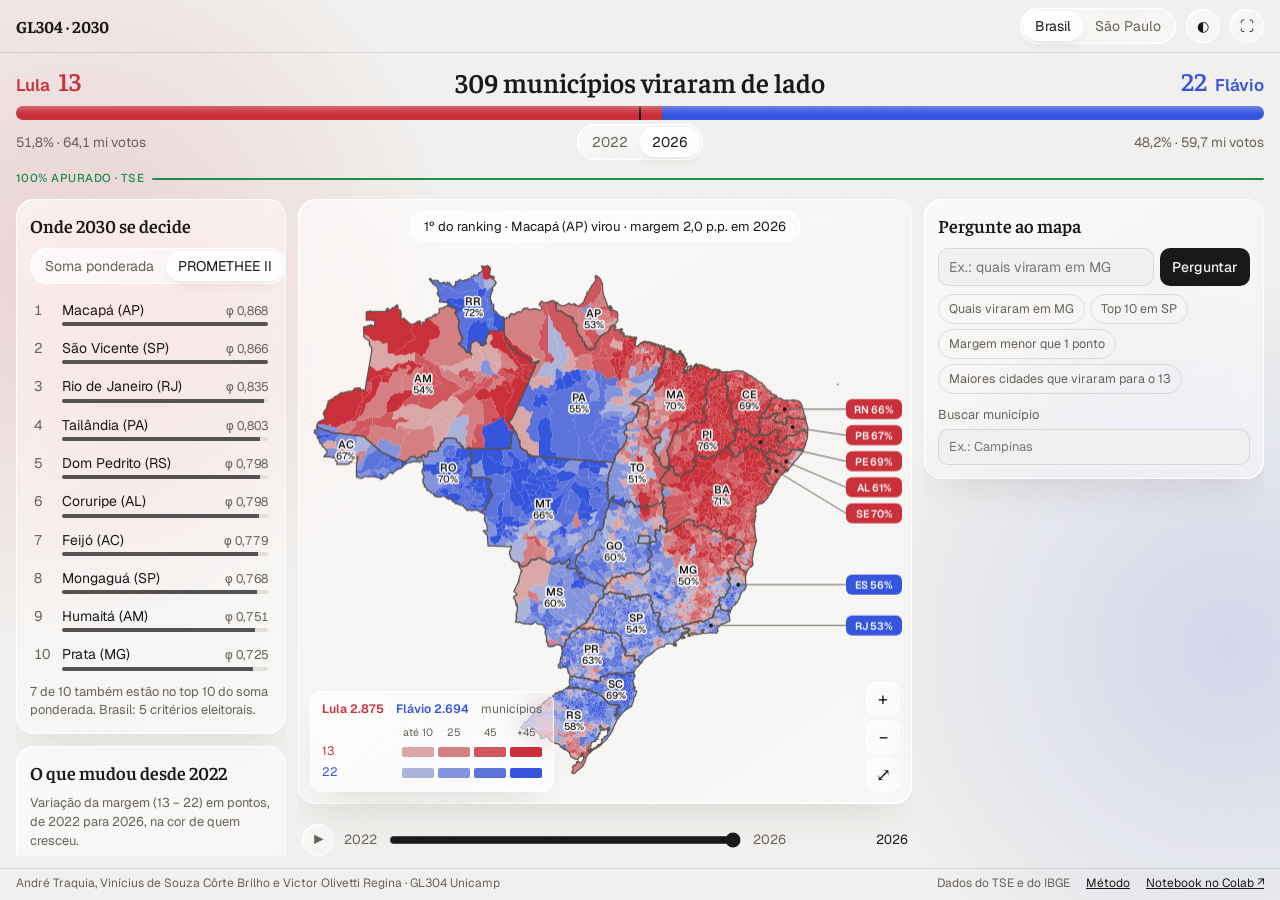
==== commit 8ee277f2: "vp1/site: vidro do Liquid Glass Kit e números que contam até o valor - glass.css: superfícies de vid" ====
--- a/vp1/site/index.html
+++ b/vp1/site/index.html
@@ -9,6 +9,7 @@
 <link rel="preconnect" href="https://fonts.gstatic.com" crossorigin>
 <link rel="stylesheet" href="https://fonts.googleapis.com/css2?family=Faustina:wght@500;600;700&family=Geist:wght@400;500;600&display=swap">
 <link rel="stylesheet" href="app.css">
+<link rel="stylesheet" href="glass.css">
 <script>try { var t = localStorage.getItem('tema'); if (t) document.documentElement.dataset.theme = t; } catch (e) {}</script>
 </head>
 <body data-aba="mapa">
--- a/vp1/site/glass.css
+++ b/vp1/site/glass.css
@@ -0,0 +1,118 @@
+/* Camada de vidro (a partir do Liquid Glass Kit do André) e movimento de entrada.
+   Fica por cima do app.css: só muda superfícies, seletores e animações. */
+:root {
+  --spring: cubic-bezier(.34, 1.56, .64, 1);
+  --ease: cubic-bezier(.2, .8, .2, 1);
+  --g-fill: linear-gradient(145deg, rgba(255,255,255,.62), rgba(255,255,255,.34) 50%, rgba(255,255,255,.48));
+  --g-line: rgba(255,255,255,.55);
+  --g-hi: rgba(255,255,255,.95);
+  --g-lo: rgba(255,255,255,.45);
+  --g-rim: linear-gradient(140deg, #fff, rgba(255,255,255,.2) 32%, rgba(255,255,255,.05) 58%, rgba(255,255,255,.8));
+  --g-cast: rgba(60,48,36,.16);
+  --thumb: linear-gradient(160deg, rgba(255,255,255,.95), rgba(255,255,255,.7));
+  --thumb-borda: rgba(255,255,255,.95);
+  --brilho13: rgba(201,48,58,.16); --brilho22: rgba(54,85,221,.16);
+}
+@media (prefers-color-scheme: dark) {
+  :root:not([data-theme="light"]) {
+    --g-fill: linear-gradient(145deg, rgba(255,255,255,.085), rgba(255,255,255,.02) 50%, rgba(255,255,255,.045));
+    --g-line: rgba(255,255,255,.09); --g-hi: rgba(255,255,255,.35); --g-lo: rgba(255,255,255,.1);
+    --g-rim: linear-gradient(140deg, rgba(255,255,255,.45), rgba(255,255,255,.06) 32%, rgba(255,255,255,.015) 58%, rgba(255,255,255,.25));
+    --g-cast: rgba(0,0,0,.45);
+    --thumb: linear-gradient(160deg, rgba(92,88,104,.75), rgba(44,42,52,.7)); --thumb-borda: rgba(255,255,255,.2);
+    --brilho13: rgba(229,72,77,.13); --brilho22: rgba(91,123,255,.13);
+  }
+}
+:root[data-theme="dark"] {
+  --g-fill: linear-gradient(145deg, rgba(255,255,255,.085), rgba(255,255,255,.02) 50%, rgba(255,255,255,.045));
+  --g-line: rgba(255,255,255,.09); --g-hi: rgba(255,255,255,.35); --g-lo: rgba(255,255,255,.1);
+  --g-rim: linear-gradient(140deg, rgba(255,255,255,.45), rgba(255,255,255,.06) 32%, rgba(255,255,255,.015) 58%, rgba(255,255,255,.25));
+  --g-cast: rgba(0,0,0,.45);
+  --thumb: linear-gradient(160deg, rgba(92,88,104,.75), rgba(44,42,52,.7)); --thumb-borda: rgba(255,255,255,.2);
+  --brilho13: rgba(229,72,77,.13); --brilho22: rgba(91,123,255,.13);
+}
+
+/* Cena: dois brilhos (13 à esquerda, 22 à direita) e um feixe de luz atrás do vidro */
+body::before {
+  content: ""; position: fixed; inset: 0; z-index: -1; pointer-events: none;
+  background:
+    radial-gradient(42vw 42vw at 6% 30%, var(--brilho13), transparent 70%),
+    radial-gradient(42vw 42vw at 96% 72%, var(--brilho22), transparent 70%),
+    linear-gradient(115deg, transparent 38%, rgba(255,255,255,.035) 48%, transparent 58%);
+}
+body { isolation: isolate; }
+
+/* Superfícies de vidro */
+.painel, .mapa-wrap, .legenda, .pilula, .zoom button, .icone, #play, .tabs, .seg, .anos, .abas, dialog, .card {
+  background: var(--g-fill);
+  -webkit-backdrop-filter: blur(14px) saturate(150%);
+  backdrop-filter: blur(14px) saturate(150%);
+  border: 0;
+  box-shadow:
+    inset 0 0 0 1px var(--g-line),
+    inset 1.5px 1.5px 1px -.5px var(--g-hi),
+    inset -1.5px -1.5px 1px -.5px var(--g-lo),
+    0 18px 40px -18px var(--g-cast);
+}
+.painel::after, .mapa-wrap::after, .legenda::after, .pilula::after, .tabs::after, .seg::after, .anos::after, .card::after {
+  content: ""; position: absolute; inset: 0; border-radius: inherit; padding: 1.2px; pointer-events: none;
+  background: var(--g-rim);
+  -webkit-mask: linear-gradient(#000 0 0) content-box, linear-gradient(#000 0 0); -webkit-mask-composite: xor;
+  mask: linear-gradient(#000 0 0) content-box, linear-gradient(#000 0 0); mask-composite: exclude;
+}
+.painel, .icone, #play { position: relative; }
+.painel, .mapa-wrap { border-radius: 18px; }
+.mapa-wrap > * { z-index: 1; }
+#mapa { z-index: 0; }
+
+/* Seletores: botão ativo fica transparente, o polegar de vidro desliza por baixo */
+.tabs, .seg, .anos { position: relative; isolation: isolate; }
+.tabs button, .seg button, .anos button { position: relative; z-index: 1; transition: color .3s var(--ease); }
+.tabs button[aria-pressed="true"], .seg button[aria-pressed="true"], .anos button[aria-pressed="true"] { background: none; box-shadow: none; }
+.thumb {
+  position: absolute; left: 0; top: 0; z-index: 0; border-radius: 999px; pointer-events: none;
+  background: var(--thumb); border: 1px solid var(--thumb-borda);
+  box-shadow: inset 1.5px 1.5px 1px -.5px rgba(255,255,255,.7), 0 6px 14px -6px var(--g-cast);
+  transition: transform .55s var(--spring), width .45s var(--spring), opacity .2s;
+}
+.thumb.squish { animation: squish .55s var(--ease); }
+@keyframes squish { 0% { scale: 1; } 35% { scale: 1.16 .86; } 70% { scale: .96 1.05; } 100% { scale: 1; } }
+
+/* Toque com mola nos botões */
+button { transition: transform .25s var(--spring), background-color .2s, color .2s; }
+button:active:not(:disabled) { transform: scale(.95); }
+.sugestoes button:hover, .rank button:hover { background: var(--g-fill); }
+
+/* Barra do placar: brilho de vidro por cima */
+.barra { box-shadow: inset 0 1px 0 rgba(255,255,255,.25), 0 6px 18px -8px var(--g-cast); }
+.barra::after { content: ""; position: absolute; inset: 0; border-radius: inherit; background: linear-gradient(180deg, rgba(255,255,255,.28), transparent 55%); pointer-events: none; }
+.barra i { transition: width .9s var(--spring); }
+
+/* Entrada da página: painéis sobem em cascata */
+@keyframes cardIn { from { opacity: 0; transform: translateY(22px) scale(.975); } }
+@keyframes rise { from { opacity: 0; transform: translateY(10px); filter: blur(5px); } }
+@keyframes fillIn { from { width: 0; } }
+@keyframes pop { from { opacity: 0; transform: translateY(8px) scale(.96); } }
+.placar { animation: rise .7s var(--ease) both; }
+.col > *, .mapa-wrap, .tempo { animation: cardIn .8s var(--ease) both; }
+.esq > :nth-child(1) { animation-delay: .08s; } .esq > :nth-child(2) { animation-delay: .2s; }
+.mapa-wrap { animation-delay: .14s; } .tempo { animation-delay: .3s; }
+.dir > :nth-child(1) { animation-delay: .22s; } .dir > :nth-child(2) { animation-delay: .32s; }
+.rank.entra li { animation: rise .5s var(--ease) both; }
+.rank.entra li:nth-child(n) { animation-delay: calc(var(--i, 0) * 1ms); }
+.rank.entra li:nth-child(1) { --i: 0; } .rank.entra li:nth-child(2) { --i: 45; } .rank.entra li:nth-child(3) { --i: 90; } .rank.entra li:nth-child(4) { --i: 135; } .rank.entra li:nth-child(5) { --i: 180; }
+.rank.entra li:nth-child(6) { --i: 225; } .rank.entra li:nth-child(7) { --i: 270; } .rank.entra li:nth-child(8) { --i: 315; } .rank.entra li:nth-child(9) { --i: 360; } .rank.entra li:nth-child(10) { --i: 405; }
+.rank.entra .b i { animation: fillIn .9s var(--ease) both; animation-delay: calc(var(--i, 0) * 1ms + 120ms); }
+.ufbars .trilho i { animation: fillIn .8s var(--ease) both; }
+.resposta:not([hidden]) { animation: pop .45s var(--spring) both; }
+.card:not([hidden]) { animation: pop .45s var(--spring) both; }
+.pilula { transition: opacity .3s; }
+
+@media (prefers-reduced-motion: reduce) {
+  *, *::before, *::after { animation: none !important; transition: none !important; }
+}
+@media (prefers-reduced-transparency: reduce) {
+  .painel, .mapa-wrap, .legenda, .pilula, .zoom button, .icone, #play, .tabs, .seg, .anos, .abas, dialog, .card {
+    background: var(--painel); -webkit-backdrop-filter: none; backdrop-filter: none;
+  }
+}
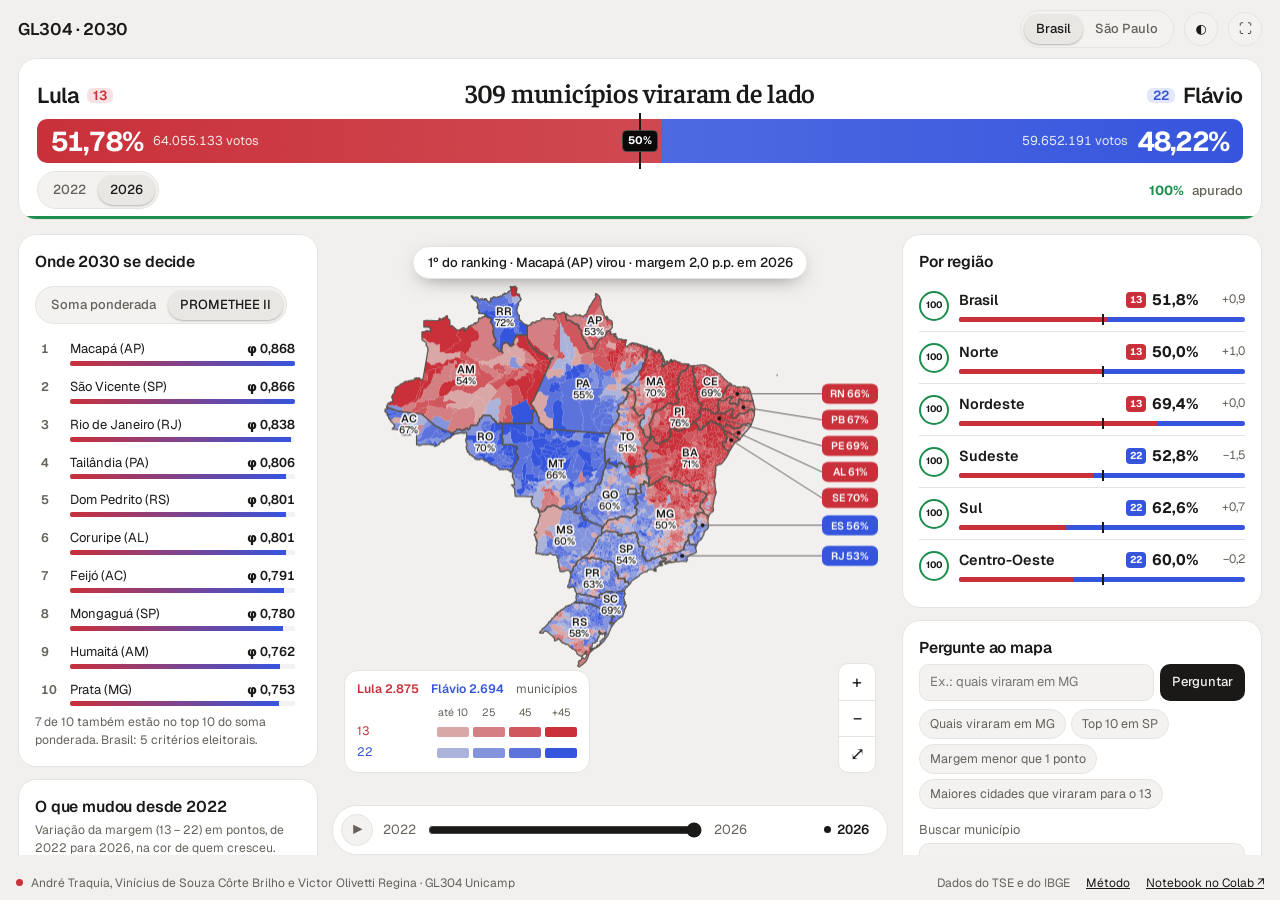
==== commit 62f54526: "vp1/site: HUD no padrão de painel de apuração (componentes do Dashboard v14), sem o vidro - placar e" ====
--- a/vp1/site/index.html
+++ b/vp1/site/index.html
@@ -9,7 +9,7 @@
 <link rel="preconnect" href="https://fonts.gstatic.com" crossorigin>
 <link rel="stylesheet" href="https://fonts.googleapis.com/css2?family=Faustina:wght@500;600;700&family=Geist:wght@400;500;600&display=swap">
 <link rel="stylesheet" href="app.css">
-<link rel="stylesheet" href="glass.css">
+<link rel="stylesheet" href="hud.css">
 <script>try { var t = localStorage.getItem('tema'); if (t) document.documentElement.dataset.theme = t; } catch (e) {}</script>
 </head>
 <body data-aba="mapa">
@@ -24,17 +24,22 @@
 </header>
 
 <section class="placar" aria-label="Placar">
-  <div class="lado l13"><span class="nm" id="nm13">Lula</span> <span class="num">13</span></div>
-  <p class="frase" id="frase"></p>
-  <div class="lado l22"><span class="num">22</span> <span class="nm" id="nm22">Flávio</span></div>
-  <div class="barra" aria-hidden="true"><i id="b13"></i><i id="b22"></i><span class="meio"></span></div>
-  <p class="val v13" id="v13"></p>
-  <div class="anos" role="group" aria-label="Ano">
-    <button type="button" data-ano="0" aria-pressed="false">2022</button>
-    <button type="button" data-ano="1" aria-pressed="true">2026</button>
+  <div class="cab">
+    <div class="lado l13"><span class="nm" id="nm13">Lula</span> <span class="num">13</span></div>
+    <p class="frase" id="frase"></p>
+    <div class="lado l22"><span class="num">22</span> <span class="nm" id="nm22">Flávio</span></div>
   </div>
-  <p class="val v22" id="v22"></p>
-  <p class="apurado"><span></span>100% apurado · TSE</p>
+  <div class="barra" aria-hidden="true">
+    <i id="b13"><strong id="v13"></strong><small id="vv13"></small></i><i id="b22"><small id="vv22"></small><strong id="v22"></strong></i>
+    <span class="meio">50%</span>
+  </div>
+  <div class="sub">
+    <div class="anos" role="group" aria-label="Ano">
+      <button type="button" data-ano="0" aria-pressed="false">2022</button>
+      <button type="button" data-ano="1" aria-pressed="true">2026</button>
+    </div>
+    <p class="apurado"><b>100%</b> apurado</p>
+  </div>
 </section>
 
 <main class="grade">
@@ -76,7 +81,11 @@
     </div>
   </section>
 
-  <aside class="col dir" aria-label="Perguntas e município">
+  <aside class="col dir" aria-label="Regiões, perguntas e município">
+    <section class="painel">
+      <h2>Por região</h2>
+      <ol class="porreg" id="porreg"></ol>
+    </section>
     <section class="painel">
       <h2>Pergunte ao mapa</h2>
       <form id="pergunta" role="search">
@@ -92,7 +101,7 @@
 </main>
 
 <footer class="rodape">
-  <span>André Traquia, Vinícius de Souza Côrte Brilho e Victor Olivetti Regina · GL304 Unicamp</span>
+  <span><i class="ponto"></i>André Traquia, Vinícius de Souza Côrte Brilho e Victor Olivetti Regina · GL304 Unicamp</span>
   <span>Dados do TSE e do IBGE</span>
   <button type="button" class="link" id="abre-metodo">Método</button>
   <a class="link" href="https://colab.research.google.com/github/atraquia-beep/gl304-ranking-isdel/blob/main/vp1/notebook/GL304_VP1.ipynb" target="_blank" rel="noopener">Notebook no Colab ↗</a>
--- a/vp1/site/hud.css
+++ b/vp1/site/hud.css
@@ -0,0 +1,150 @@
+/* HUD no padrão de painel de apuração (componentes no estilo do Dashboard v14 do André).
+   Sobrepõe o app.css: superfícies, placar, painéis laterais, mapa solto e linha do tempo. */
+:root {
+  --ease: cubic-bezier(.22, 1, .36, 1); --spring: cubic-bezier(.34, 1.56, .64, 1);
+  --card: #FFFFFF; --soft: #F3F2F0; --soft-2: #E9E7E4; --linha: #E6E4E0;
+  --r-lg: 18px; --r-md: 14px; --r-sm: 10px;
+}
+@media (prefers-color-scheme: dark) {
+  :root:not([data-theme="light"]) { --card: #141312; --soft: #1C1B19; --soft-2: #252421; --linha: #24221F; }
+}
+:root[data-theme="dark"] { --card: #141312; --soft: #1C1B19; --soft-2: #252421; --linha: #24221F; }
+
+body { font-size: 13px; grid-template-columns: minmax(0, 1fr); }
+.placar, .cab > *, .nav { min-width: 0; }
+.barra strong, .barra small { font-style: normal; }
+h2 { font-family: var(--sans); font-weight: 600; font-size: .98rem; letter-spacing: -.01em; margin: 0 0 4px; }
+.nota { font-size: .76rem; }
+.col { scrollbar-width: none; } .col::-webkit-scrollbar { display: none; }
+.nav { border-bottom: 0; padding: 10px 18px; }
+.logo { font-family: var(--sans); font-weight: 600; letter-spacing: -.02em; font-size: 1.05rem; }
+
+/* Seletores: pílula sólida, polegar deslizante */
+.tabs, .seg, .anos { position: relative; isolation: isolate; background: var(--soft); border: 1px solid var(--linha); }
+.tabs button, .seg button, .anos button { position: relative; z-index: 1; font-weight: 500; transition: color .25s var(--ease); }
+.tabs button[aria-pressed="true"], .seg button[aria-pressed="true"], .anos button[aria-pressed="true"] { background: none; box-shadow: none; color: var(--fg); }
+.thumb { position: absolute; left: 0; top: 0; z-index: 0; border-radius: 999px; background: var(--soft-2); box-shadow: inset 0 1px 0 rgba(255,255,255,.06), 0 1px 2px rgba(0,0,0,.25); pointer-events: none; transition: transform .5s var(--spring), width .4s var(--spring), opacity .2s; }
+.thumb.squish { animation: none; }
+.icone { background: var(--soft); border: 1px solid var(--linha); }
+button { transition: transform .2s var(--spring), background-color .2s, color .2s; }
+button:active:not(:disabled) { transform: scale(.96); }
+
+/* Placar: cartão com nomes, manchete e barra larga com os números dentro */
+.placar { display: block; margin: 0 18px; padding: 14px 18px 0; background: var(--card); border: 1px solid var(--linha); border-radius: var(--r-lg); position: relative; overflow: hidden; }
+.placar .cab { display: grid; grid-template-columns: 1fr auto 1fr; align-items: end; gap: 12px; margin-bottom: 8px; }
+.lado { color: var(--fg); font-weight: 600; align-items: center; }
+.lado .nm { font-size: 1.35rem; letter-spacing: -.02em; }
+.lado .num { font-family: var(--sans); font-size: .82rem; font-weight: 600; padding: 1px 6px; border-radius: 6px; }
+.l13 .num { color: var(--c13); background: color-mix(in srgb, var(--c13) 14%, transparent); }
+.l22 .num { color: var(--c22); background: color-mix(in srgb, var(--c22) 14%, transparent); }
+.frase { font-size: clamp(1.2rem, 2.1vw, 1.65rem); font-weight: 600; letter-spacing: -.01em; }
+.barra { height: 44px; border-radius: 10px; overflow: visible; background: var(--soft); }
+.barra i { display: flex; align-items: center; gap: 10px; padding: 0 14px; color: #fff; overflow: hidden; white-space: nowrap; transition: width .9s var(--spring); }
+#b13 { border-radius: 10px 0 0 10px; background: linear-gradient(90deg, var(--c13), color-mix(in srgb, var(--c13) 88%, #fff)); }
+#b22 { border-radius: 0 10px 10px 0; justify-content: flex-end; background: linear-gradient(270deg, var(--c22), color-mix(in srgb, var(--c22) 88%, #fff)); }
+.barra strong { font-size: 1.7rem; font-weight: 700; letter-spacing: -.03em; font-variant-numeric: tabular-nums; }
+.barra small { font-size: .8rem; opacity: .85; font-variant-numeric: tabular-nums; }
+.barra .meio { top: -6px; bottom: -6px; width: 2px; background: var(--fg); }
+.barra .meio::after { content: "50%"; position: absolute; top: 50%; left: 50%; transform: translate(-50%, -50%); background: #0B0A09; color: #fff; font-size: .68rem; font-weight: 700; padding: 2px 5px; border-radius: 5px; border: 1px solid rgba(255,255,255,.25); }
+.barra .meio { font-size: 0; }
+.placar .sub { display: flex; align-items: center; justify-content: space-between; gap: 12px; padding: 8px 0 10px; }
+.apurado { margin: 0; color: var(--mut); text-transform: none; letter-spacing: 0; font-size: .82rem; }
+.apurado b { color: var(--apurado); font-weight: 700; }
+.apurado span { display: none; }
+.placar::after { content: ""; position: absolute; left: 0; right: 0; bottom: 0; height: 3px; background: var(--apurado); }
+.val { display: none; }
+
+/* Grade e cartões */
+.grade { grid-template-columns: 300px minmax(0, 1fr) 360px; gap: 14px; padding: 14px 18px; }
+.painel { background: var(--card); border: 1px solid var(--linha); border-radius: var(--r-lg); padding: 16px; box-shadow: none; }
+.painel .nota { margin-top: 2px; }
+
+/* Ranking */
+.seg { margin-top: 8px; }
+.rank button { grid-template-columns: 1.8em 1fr auto; padding: 6px 6px; border-radius: var(--r-sm); }
+.rank .p { font-weight: 600; font-size: .78rem; }
+.rank .v { font-weight: 600; color: var(--fg); font-size: .8rem; }
+.rank .b { height: 5px; background: var(--soft); }
+.rank .b i { background: linear-gradient(90deg, var(--c13), var(--c22)); opacity: 1; }
+.rank button:hover, .rank button[aria-current="true"] { background: var(--soft); }
+
+/* O que mudou: linha de números por região, depois barras por UF */
+.regioes { display: flex; flex-wrap: wrap; gap: 4px 16px; margin: 10px 0 12px; }
+.regioes li { background: none; padding: 0; border-radius: 0; }
+.regioes b { font-size: .7rem; text-transform: uppercase; letter-spacing: .04em; }
+.regioes span { font-family: var(--sans); font-weight: 600; font-size: .95rem; }
+.ufbars { gap: 5px; }
+.ufbars li { grid-template-columns: 2.6em 1fr 3.4em; }
+.ufbars li > span:first-child { font-weight: 700; font-size: .7rem; text-align: center; background: var(--soft); border-radius: 5px; padding: 1px 0; }
+.ufbars .trilho { height: 8px; }
+.ufbars .trilho i { border-radius: 4px; }
+.ufbars .n { font-weight: 600; color: var(--fg); }
+
+/* Por região */
+.porreg { list-style: none; margin: 6px 0 0; padding: 0; }
+.porreg li { display: grid; grid-template-columns: 30px 1fr auto auto; grid-template-rows: auto 6px; column-gap: 10px; row-gap: 5px; align-items: center; padding: 9px 0; border-bottom: 1px solid var(--linha); }
+.porreg li:last-child { border-bottom: 0; }
+.anel { grid-row: 1 / 3; width: 30px; height: 30px; border-radius: 50%; border: 2.5px solid var(--apurado); display: grid; place-items: center; }
+.anel i { font-style: normal; font-size: .58rem; font-weight: 700; }
+.rn { font-weight: 600; font-size: .9rem; }
+.rv { font-weight: 700; font-size: .95rem; font-variant-numeric: tabular-nums; display: flex; align-items: center; gap: 6px; color: var(--fg); }
+.rv .tag { font-size: .62rem; color: #fff; padding: 1px 4px; border-radius: 4px; }
+.rv.t13 .tag { background: var(--c13); } .rv.t22 .tag { background: var(--c22); }
+.rd { color: var(--mut); font-size: .76rem; font-variant-numeric: tabular-nums; min-width: 3em; text-align: right; }
+.rb { grid-column: 2 / -1; position: relative; height: 5px; border-radius: 3px; background: var(--c22); overflow: visible; }
+.rb i { position: absolute; left: 0; top: 0; bottom: 0; background: var(--c13); border-radius: 3px 0 0 3px; animation: fillIn .9s var(--ease) both; }
+.rb em { position: absolute; left: 50%; top: -3px; bottom: -3px; width: 2px; background: var(--fg); }
+
+/* Mapa solto na página, controles discretos */
+.mapa-wrap { background: none; border: 0; border-radius: 0; }
+.pilula { background: var(--card); border: 1px solid var(--linha); box-shadow: 0 6px 20px -8px rgba(0,0,0,.5); font-weight: 500; }
+.legenda { background: var(--card); border: 1px solid var(--linha); border-radius: var(--r-md); }
+.zoom { gap: 0; background: var(--card); border: 1px solid var(--linha); border-radius: var(--r-sm); overflow: hidden; }
+.zoom button { border: 0; border-radius: 0; background: none; width: 36px; height: 36px; }
+.zoom button + button { border-top: 1px solid var(--linha); }
+
+/* Linha do tempo em cápsula */
+.tempo { margin-top: 8px; background: var(--card); border: 1px solid var(--linha); border-radius: 999px; padding: 8px 18px 8px 8px; }
+.tempo input { accent-color: var(--fg); }
+.tempo output { font-weight: 600; display: flex; align-items: center; gap: 6px; justify-content: flex-end; }
+.tempo output::before { content: ""; width: 7px; height: 7px; border-radius: 50%; background: var(--fg); }
+#play { background: var(--soft); border: 1px solid var(--linha); }
+
+/* Perguntas e card */
+.linha input, .busca input { background: var(--soft); border-color: var(--linha); }
+.sugestoes button { background: var(--soft); border-color: var(--linha); }
+.card { background: var(--card); }
+
+/* Rodapé */
+.rodape { border-top: 0; }
+.ponto { display: inline-block; width: 7px; height: 7px; border-radius: 50%; background: var(--c13); margin-right: 8px; vertical-align: 1px; animation: pulso 2s infinite; }
+@keyframes pulso { 0% { box-shadow: 0 0 0 0 color-mix(in srgb, var(--c13) 60%, transparent); } 70% { box-shadow: 0 0 0 6px transparent; } 100% { box-shadow: 0 0 0 0 transparent; } }
+
+/* Entrada (Dashboard v14): cartões sobem em cascata, listas surgem com desfoque */
+@keyframes cardIn { from { opacity: 0; transform: translateY(22px) scale(.975); } }
+@keyframes rise { from { opacity: 0; transform: translateY(12px); filter: blur(6px); } }
+@keyframes fillIn { from { width: 0; } }
+@keyframes popIn { from { opacity: 0; transform: translateY(8px) scale(.97); } }
+.placar { animation: rise .7s var(--ease) both; }
+.col > *, .tempo { animation: cardIn .75s var(--ease) both; }
+.mapa-wrap { animation: popIn .9s var(--ease) both .1s; }
+.esq > :nth-child(2) { animation-delay: .12s; } .dir > :nth-child(1) { animation-delay: .08s; } .dir > :nth-child(2) { animation-delay: .18s; } .tempo { animation-delay: .25s; }
+.rank.entra li { animation: rise .55s var(--ease) both; animation-delay: var(--i, 0ms); }
+.rank.entra li:nth-child(2) { --i: 40ms; } .rank.entra li:nth-child(3) { --i: 80ms; } .rank.entra li:nth-child(4) { --i: 120ms; } .rank.entra li:nth-child(5) { --i: 160ms; }
+.rank.entra li:nth-child(6) { --i: 200ms; } .rank.entra li:nth-child(7) { --i: 240ms; } .rank.entra li:nth-child(8) { --i: 280ms; } .rank.entra li:nth-child(9) { --i: 320ms; } .rank.entra li:nth-child(10) { --i: 360ms; }
+.rank.entra .b i { animation: fillIn .9s var(--ease) both; animation-delay: calc(var(--i, 0ms) + 120ms); }
+.ufbars .trilho i { animation: fillIn .8s var(--ease) both; }
+.resposta:not([hidden]), .card:not([hidden]) { animation: popIn .4s var(--ease) both; }
+
+@media (max-width: 1023px) {
+  .placar { margin: 0 10px; padding: 10px 12px 0; }
+  .placar .cab { grid-template-columns: 1fr 1fr; }
+  .frase { grid-column: 1 / -1; order: -1; font-size: 1.05rem; text-align: center; }
+  .lado .nm { font-size: 1.05rem; }
+  .barra { height: 36px; } .barra strong { font-size: 1.2rem; } .barra small { display: none; }
+  .grade { padding: 8px 10px; }
+  .mapa-wrap { background: none; }
+  .abas { background: var(--card); border-top: 1px solid var(--linha); }
+}
+@media (prefers-reduced-motion: reduce) { *, *::before, *::after { animation: none !important; transition: none !important; } }
+@media (max-width: 1023px) { .tempo > span:nth-of-type(2) { display: none; } .tempo output { min-width: 3.5em; } }
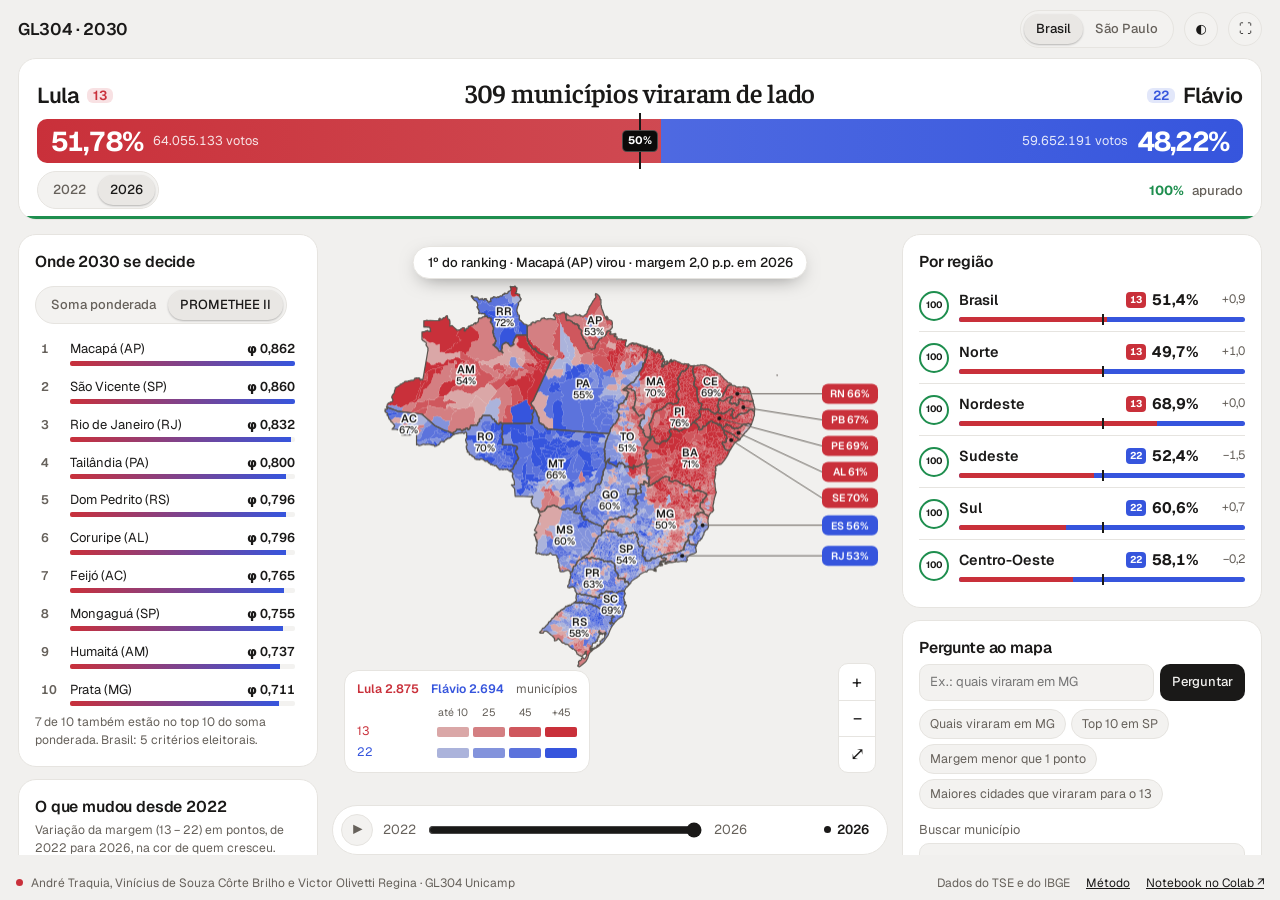
==== commit ce5ead89: "vp1/site: versão nos arquivos para furar o cache do navegador Co-Authored-By: Claude Opus 5.5 <norep" ====
--- a/vp1/site/index.html
+++ b/vp1/site/index.html
@@ -8,8 +8,8 @@
 <link rel="preconnect" href="https://fonts.googleapis.com">
 <link rel="preconnect" href="https://fonts.gstatic.com" crossorigin>
 <link rel="stylesheet" href="https://fonts.googleapis.com/css2?family=Faustina:wght@500;600;700&family=Geist:wght@400;500;600&display=swap">
-<link rel="stylesheet" href="app.css">
-<link rel="stylesheet" href="hud.css">
+<link rel="stylesheet" href="app.css?v=3">
+<link rel="stylesheet" href="hud.css?v=3">
 <script>try { var t = localStorage.getItem('tema'); if (t) document.documentElement.dataset.theme = t; } catch (e) {}</script>
 </head>
 <body data-aba="mapa">
@@ -130,6 +130,6 @@
   <form method="dialog"><button type="submit">Fechar</button></form>
 </dialog>
 
-<script type="module" src="app.js"></script>
+<script type="module" src="app.js?v=3"></script>
 </body>
 </html>
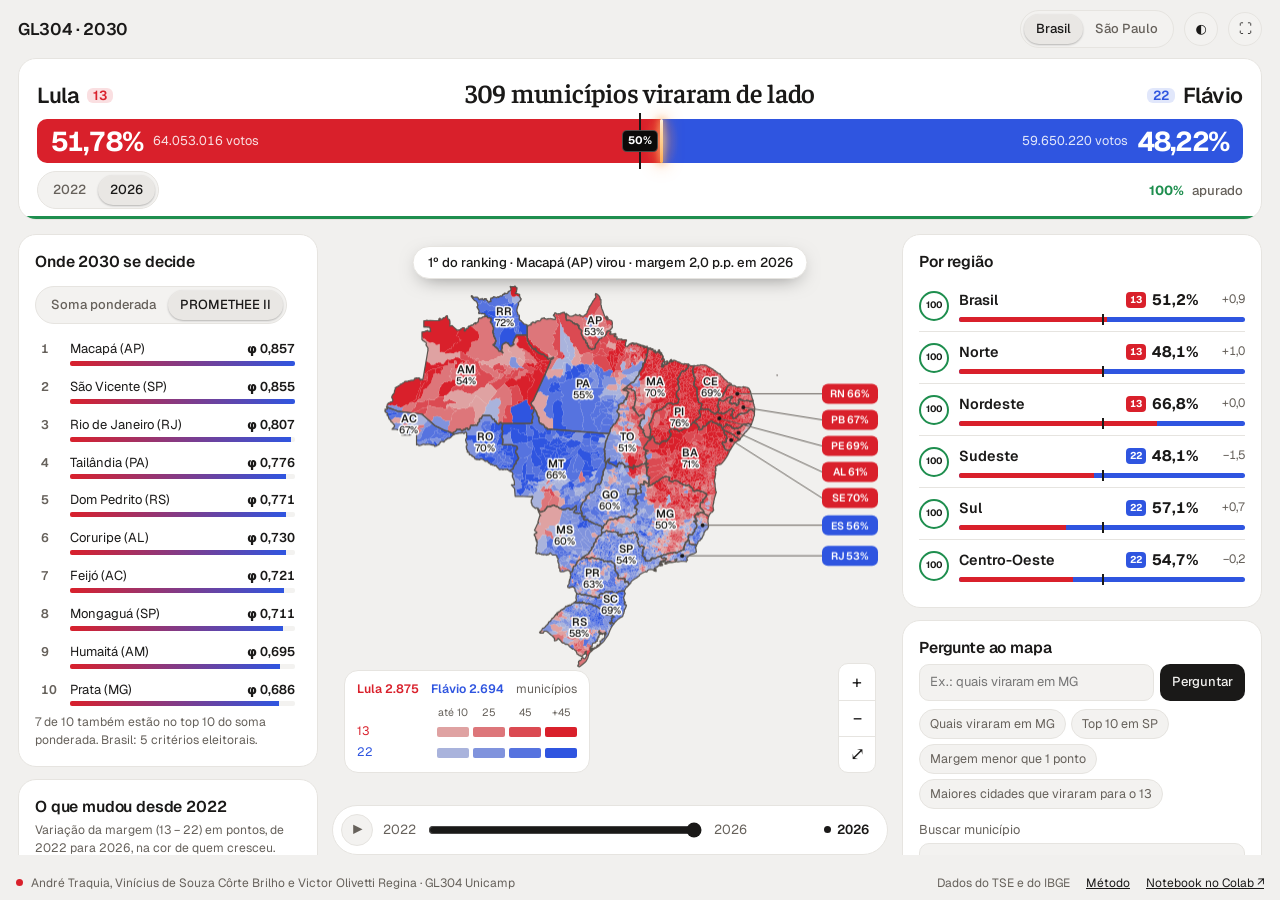
==== commit f3974298: "vp1/site: cores mais vivas e brasa animada na divisa da barra do placar Co-Authored-By: Claude Opus " ====
--- a/vp1/site/index.html
+++ b/vp1/site/index.html
@@ -8,8 +8,8 @@
 <link rel="preconnect" href="https://fonts.googleapis.com">
 <link rel="preconnect" href="https://fonts.gstatic.com" crossorigin>
 <link rel="stylesheet" href="https://fonts.googleapis.com/css2?family=Faustina:wght@500;600;700&family=Geist:wght@400;500;600&display=swap">
-<link rel="stylesheet" href="app.css?v=3">
-<link rel="stylesheet" href="hud.css?v=3">
+<link rel="stylesheet" href="app.css?v=4">
+<link rel="stylesheet" href="hud.css?v=4">
 <script>try { var t = localStorage.getItem('tema'); if (t) document.documentElement.dataset.theme = t; } catch (e) {}</script>
 </head>
 <body data-aba="mapa">
@@ -31,6 +31,7 @@
   </div>
   <div class="barra" aria-hidden="true">
     <i id="b13"><strong id="v13"></strong><small id="vv13"></small></i><i id="b22"><small id="vv22"></small><strong id="v22"></strong></i>
+    <span class="brasa" id="brasa" aria-hidden="true"><i></i><i></i><i></i><i></i></span>
     <span class="meio">50%</span>
   </div>
   <div class="sub">
@@ -130,6 +131,6 @@
   <form method="dialog"><button type="submit">Fechar</button></form>
 </dialog>
 
-<script type="module" src="app.js?v=3"></script>
+<script type="module" src="app.js?v=4"></script>
 </body>
 </html>
--- a/vp1/site/app.css
+++ b/vp1/site/app.css
@@ -46,7 +46,7 @@
 .l13 { color: var(--c13); } .l22 { color: var(--c22); justify-content: flex-end; }
 .frase { margin: 0; font-family: var(--serif); font-weight: 600; font-size: clamp(1.15rem, 2.4vw, 1.7rem); text-align: center; }
 .barra { grid-column: 1 / -1; position: relative; display: flex; height: 14px; border-radius: 7px; overflow: hidden; background: var(--neutro); }
-.barra i { display: block; height: 100%; transition: width .5s ease; }
+.barra > i { display: block; height: 100%; transition: width .5s ease; }
 #b13 { background: var(--c13); } #b22 { background: var(--c22); margin-left: auto; }
 .barra .meio { position: absolute; left: 50%; top: -2px; bottom: -2px; width: 2px; background: var(--fg); transform: translateX(-1px); }
 .anos { justify-self: center; }
@@ -163,4 +163,4 @@
   .logo { font-size: .95rem; }
   .tabs button { padding: 4px 9px; }
 }
-@media (prefers-reduced-motion: reduce) { .barra i { transition: none; } }
+@media (prefers-reduced-motion: reduce) { .barra > i { transition: none; } }
--- a/vp1/site/hud.css
+++ b/vp1/site/hud.css
@@ -39,7 +39,7 @@
 .l22 .num { color: var(--c22); background: color-mix(in srgb, var(--c22) 14%, transparent); }
 .frase { font-size: clamp(1.2rem, 2.1vw, 1.65rem); font-weight: 600; letter-spacing: -.01em; }
 .barra { height: 44px; border-radius: 10px; overflow: visible; background: var(--soft); }
-.barra i { display: flex; align-items: center; gap: 10px; padding: 0 14px; color: #fff; overflow: hidden; white-space: nowrap; transition: width .9s var(--spring); }
+.barra > i { display: flex; align-items: center; gap: 10px; padding: 0 14px; color: #fff; overflow: hidden; white-space: nowrap; transition: width .9s var(--spring); }
 #b13 { border-radius: 10px 0 0 10px; background: linear-gradient(90deg, var(--c13), color-mix(in srgb, var(--c13) 88%, #fff)); }
 #b22 { border-radius: 0 10px 10px 0; justify-content: flex-end; background: linear-gradient(270deg, var(--c22), color-mix(in srgb, var(--c22) 88%, #fff)); }
 .barra strong { font-size: 1.7rem; font-weight: 700; letter-spacing: -.03em; font-variant-numeric: tabular-nums; }
@@ -148,3 +148,30 @@
 }
 @media (prefers-reduced-motion: reduce) { *, *::before, *::after { animation: none !important; transition: none !important; } }
 @media (max-width: 1023px) { .tempo > span:nth-of-type(2) { display: none; } .tempo output { min-width: 3.5em; } }
+
+/* Cores mais vivas, no tom dos painéis de apuração */
+:root { --c13: #D9202B; --c22: #2F55E0; }
+@media (prefers-color-scheme: dark) { :root:not([data-theme="light"]) { --c13: #EE2D35; --c22: #4466F2; } }
+:root[data-theme="dark"] { --c13: #EE2D35; --c22: #4466F2; }
+#b13 { background: var(--c13); } #b22 { background: var(--c22); }
+
+/* Brasa na divisa da barra: filete quente, halo pulsando e faíscas subindo */
+.barra { position: relative; }
+.brasa { position: absolute; top: 0; bottom: 0; width: 0; z-index: 2; pointer-events: none; transition: left .9s var(--spring); }
+.brasa::before { content: ""; position: absolute; top: 0; bottom: 0; left: -1.5px; width: 3px; border-radius: 2px;
+  background: linear-gradient(#FFF7E8, #FFD79C 45%, #FFAE55); box-shadow: 0 0 6px 1px rgba(255,190,110,.75), 0 0 16px 4px rgba(255,140,60,.35); }
+.brasa::after { content: ""; position: absolute; top: -6px; bottom: -6px; left: -18px; width: 36px;
+  background: radial-gradient(closest-side, rgba(255,200,130,.32), rgba(255,140,60,.1) 60%, transparent); }
+.brasa i { position: absolute; bottom: 6px; left: -1px; width: 2px; height: 2px; border-radius: 50%; background: #FFE8C2; box-shadow: 0 0 4px 1px rgba(255,170,90,.85); opacity: 0; }
+@media (prefers-reduced-motion: no-preference) {
+  .brasa::before { animation: brasa-filete 1.7s ease-in-out infinite; }
+  .brasa::after { animation: brasa-halo 2.6s ease-in-out infinite; }
+  .brasa i { animation: brasa-faisca 2.1s cubic-bezier(.2,.6,.4,1) infinite; }
+  .brasa i:nth-child(2) { --dx: -6px; animation-delay: .45s; }
+  .brasa i:nth-child(3) { --dx: 5px; animation-delay: .95s; }
+  .brasa i:nth-child(4) { --dx: -3px; animation-delay: 1.45s; }
+}
+@keyframes brasa-filete { 0%, 100% { opacity: .78; } 38% { opacity: 1; } }
+@keyframes brasa-halo { 0%, 100% { opacity: .7; transform: scaleY(.94); } 50% { opacity: 1; transform: scaleY(1.06); } }
+@keyframes brasa-faisca { 0% { opacity: 0; transform: translate(0, 0) scale(1); } 12% { opacity: 1; } 100% { opacity: 0; transform: translate(var(--dx, 3px), -30px) scale(.4); } }
+.barra .meio { z-index: 3; }
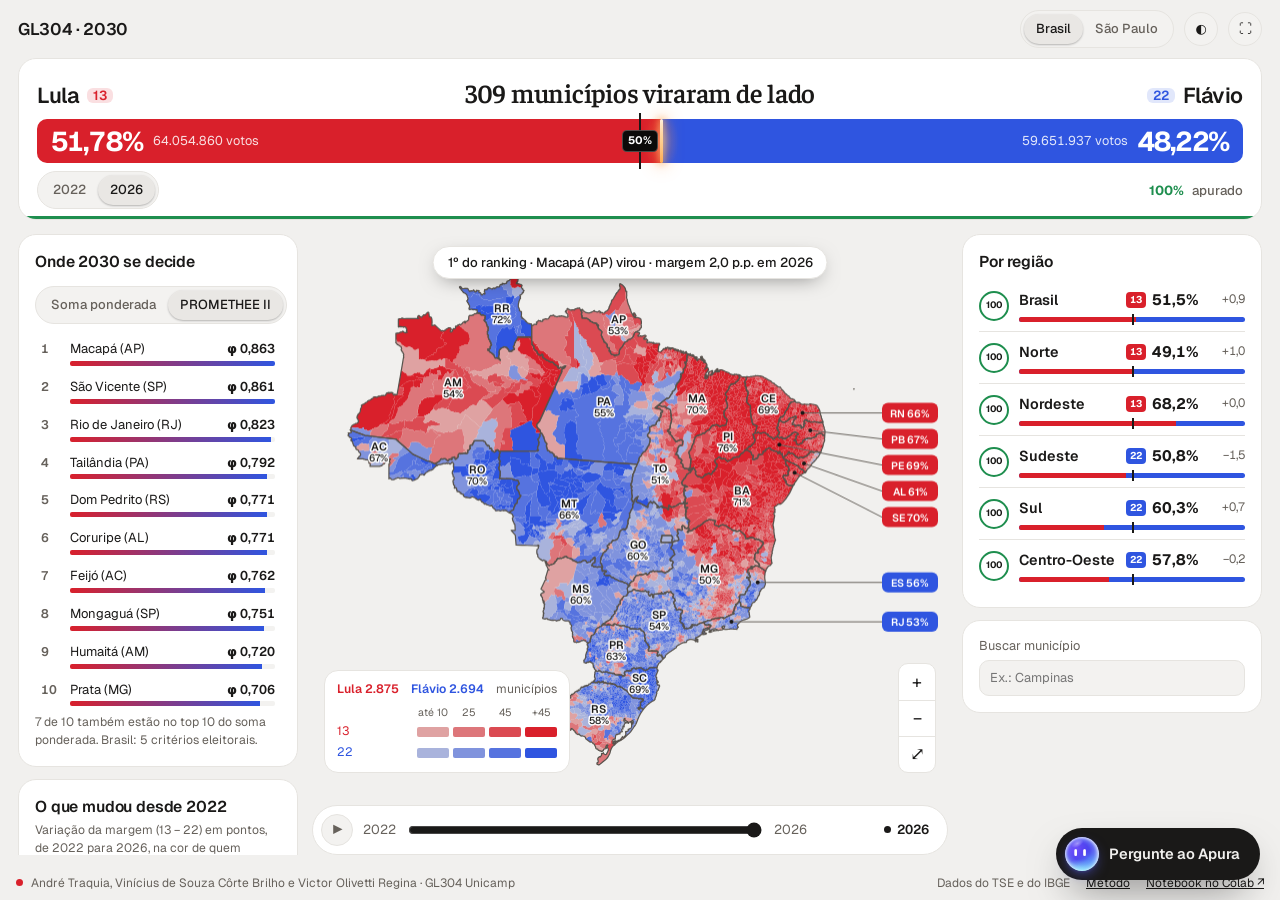
==== commit 4efcd5bc: "vp1/site: assistente Apura (orbe do AI Admin) no canto e mapa maior - apura.js/apura.css: botão flut" ====
--- a/vp1/site/index.html
+++ b/vp1/site/index.html
@@ -8,8 +8,9 @@
 <link rel="preconnect" href="https://fonts.googleapis.com">
 <link rel="preconnect" href="https://fonts.gstatic.com" crossorigin>
 <link rel="stylesheet" href="https://fonts.googleapis.com/css2?family=Faustina:wght@500;600;700&family=Geist:wght@400;500;600&display=swap">
-<link rel="stylesheet" href="app.css?v=4">
-<link rel="stylesheet" href="hud.css?v=4">
+<link rel="stylesheet" href="app.css?v=5">
+<link rel="stylesheet" href="hud.css?v=5">
+<link rel="stylesheet" href="apura.css?v=5">
 <script>try { var t = localStorage.getItem('tema'); if (t) document.documentElement.dataset.theme = t; } catch (e) {}</script>
 </head>
 <body data-aba="mapa">
@@ -88,12 +89,6 @@
       <ol class="porreg" id="porreg"></ol>
     </section>
     <section class="painel">
-      <h2>Pergunte ao mapa</h2>
-      <form id="pergunta" role="search">
-        <div class="linha"><input id="q" autocomplete="off" aria-label="Pergunta" placeholder="Ex.: quais viraram em MG"><button type="submit">Perguntar</button></div>
-      </form>
-      <div class="sugestoes" id="sugestoes"></div>
-      <div class="resposta" id="resposta" aria-live="polite" hidden></div>
       <label class="busca">Buscar município <input list="municipios" id="busca" autocomplete="off" placeholder="Ex.: Campinas"></label>
       <datalist id="municipios"></datalist>
     </section>
@@ -111,7 +106,7 @@
 <nav class="abas" aria-label="Seções">
   <button type="button" data-aba="mapa" aria-pressed="true">Mapa</button>
   <button type="button" data-aba="ranking" aria-pressed="false">Ranking</button>
-  <button type="button" data-aba="perguntar" aria-pressed="false">Perguntar</button>
+  <button type="button" data-aba="perguntar" aria-pressed="false">Apura</button>
   <button type="button" data-aba="metodo" aria-pressed="false">Método</button>
 </nav>
 
@@ -131,6 +126,6 @@
   <form method="dialog"><button type="submit">Fechar</button></form>
 </dialog>
 
-<script type="module" src="app.js?v=4"></script>
+<script type="module" src="app.js?v=5"></script>
 </body>
 </html>
--- a/vp1/site/hud.css
+++ b/vp1/site/hud.css
@@ -175,3 +175,5 @@
 @keyframes brasa-halo { 0%, 100% { opacity: .7; transform: scaleY(.94); } 50% { opacity: 1; transform: scaleY(1.06); } }
 @keyframes brasa-faisca { 0% { opacity: 0; transform: translate(0, 0) scale(1); } 12% { opacity: 1; } 100% { opacity: 0; transform: translate(var(--dx, 3px), -30px) scale(.4); } }
 .barra .meio { z-index: 3; }
+.grade { grid-template-columns: 280px minmax(0, 1fr) 300px; }
+.busca { margin-top: 0; }
--- a/vp1/site/apura.css
+++ b/vp1/site/apura.css
@@ -0,0 +1,309 @@
+/* Apura: assistente do site. Orbe com olhos baseado no Sage do AI Admin Dashboard do André. */
+.orb {
+  --gx: -0.5;
+  --gy: -0.1;
+  --fx: 0.9;
+  --orb-glow: 88, 96, 246;
+  position: relative;
+  display: inline-block;
+  flex-shrink: 0;
+  animation: orbFloat 4.2s ease-in-out var(--float-delay, 0s) infinite;
+}
+@keyframes orbFloat {
+  50% {
+    translate: 0 calc(var(--s) * -0.05);
+  }
+}
+.orb i {
+  position: absolute;
+  font-style: normal;
+}
+.orb-ball {
+  position: absolute;
+  inset: 0;
+  border-radius: 50%;
+  overflow: hidden;
+  isolation: isolate;
+  background:
+    radial-gradient(75% 50% at 50% 100%, rgba(132, 228, 252, 0.95), rgba(132, 228, 252, 0) 72%),
+    radial-gradient(60% 60% at 47% 44%, #4334e6 0%, #4a43ee 42%, #646cf2 64%, #a2a8f8 82%, #e0defd 100%);
+  box-shadow:
+    0 calc(var(--s) * 0.16) calc(var(--s) * 0.36) calc(var(--s) * -0.1) rgba(var(--orb-glow), 0.62),
+    0 calc(var(--s) * 0.03) calc(var(--s) * 0.08) rgba(var(--orb-glow), 0.2);
+  transition:
+    translate 0.6s var(--ease),
+    rotate 0.6s var(--spring),
+    scale 0.5s var(--spring),
+    filter 0.6s ease;
+}
+/* slow drifting light inside the glass */
+.orb-swirl {
+  inset: -25%;
+  border-radius: 50%;
+  background:
+    radial-gradient(28% 24% at 36% 40%, rgba(122, 84, 255, 0.9), rgba(122, 84, 255, 0)),
+    radial-gradient(26% 22% at 66% 64%, rgba(90, 178, 255, 0.6), rgba(90, 178, 255, 0));
+  filter: blur(calc(var(--s) * 0.07));
+  animation: spin 9s linear infinite;
+}
+/* frosted rim */
+.orb-rim {
+  inset: 0;
+  border-radius: 50%;
+  box-shadow:
+    inset 0 0 calc(var(--s) * 0.07) calc(var(--s) * 0.015) rgba(255, 255, 255, 0.6),
+    inset 0 calc(var(--s) * 0.06) calc(var(--s) * 0.1) rgba(255, 255, 255, 0.35),
+    inset 0 calc(var(--s) * -0.05) calc(var(--s) * 0.12) rgba(150, 236, 255, 0.45);
+}
+.orb-shine {
+  left: 17%;
+  top: 9%;
+  width: 38%;
+  height: 22%;
+  border-radius: 50%;
+  background: radial-gradient(closest-side, rgba(255, 255, 255, 0.7), rgba(255, 255, 255, 0));
+  rotate: -28deg;
+  opacity: 0.6;
+}
+
+/* ---------------- eyes (SVG, 100×100 user units) ---------------- */
+.orb-face {
+  position: absolute;
+  inset: 0;
+  width: 100%;
+  height: 100%;
+  overflow: visible;
+}
+.orb-eyes {
+  translate: calc(var(--gx) * 11px) calc(var(--gy) * 8px);
+  filter: drop-shadow(0 0 1.6px rgba(255, 255, 255, 0.55));
+  transition: translate 0.34s var(--ease);
+}
+.orb-eye {
+  transition:
+    translate 0.45s var(--spring),
+    scale 0.45s var(--spring),
+    rotate 0.45s var(--spring);
+}
+.orb-lid {
+  scale: var(--fx) 1;
+  transition: scale 0.09s ease-out;
+}
+.orb.blink .orb-lid {
+  scale: var(--fx) 0.08;
+}
+.orb-pill {
+  fill: #fff;
+  transition:
+    scale 0.35s var(--spring),
+    opacity 0.2s ease;
+}
+.orb-arc {
+  fill: none;
+  stroke: #fff;
+  stroke-width: 4.4;
+  stroke-linecap: round;
+  opacity: 0;
+  scale: 0.6 0.2;
+  transition:
+    scale 0.4s var(--spring),
+    opacity 0.2s ease;
+}
+
+/* ---------------- moods ---------------- */
+/* happy, excited, wink: pills fold into smiling arcs */
+.orb:is([data-mood='happy'], [data-mood='excited']) .orb-pill,
+.orb[data-mood='wink'] .orb-eye.l .orb-pill,
+.sage-fab:hover .orb .orb-pill {
+  opacity: 0;
+  scale: 1 0.1;
+}
+.orb:is([data-mood='happy'], [data-mood='excited']) .orb-arc,
+.orb[data-mood='wink'] .orb-eye.l .orb-arc,
+.sage-fab:hover .orb .orb-arc {
+  opacity: 1;
+  scale: 1;
+}
+.orb[data-mood='happy'] .orb-ball {
+  animation: orbHop 0.75s var(--spring);
+}
+.orb[data-mood='excited'] .orb-ball {
+  animation: orbHop 0.6s var(--spring) 2;
+}
+.orb[data-mood='excited'] .orb-eye {
+  scale: 1.2;
+}
+.orb[data-mood='wink'] .orb-ball {
+  rotate: 8deg;
+}
+@keyframes orbHop {
+  30% {
+    translate: 0 calc(var(--s) * -0.14);
+    scale: 0.96 1.05;
+  }
+  60% {
+    translate: 0 0;
+    scale: 1.06 0.94;
+  }
+}
+
+/* concerned: lids drop, the ball sinks and loses some colour */
+.orb[data-mood='concerned'] .orb-eye {
+  scale: 1 0.58;
+  translate: 0 2.5px;
+}
+.orb[data-mood='concerned'] .orb-ball {
+  translate: 0 calc(var(--s) * 0.04);
+  filter: saturate(0.82) brightness(0.97);
+}
+
+/* confused: uneven eyes, head tilt */
+.orb[data-mood='confused'] .orb-eye.l {
+  scale: 1 0.55;
+}
+.orb[data-mood='confused'] .orb-eye.r {
+  scale: 1.15;
+}
+.orb[data-mood='confused'] .orb-ball {
+  rotate: -10deg;
+}
+
+/* thinking: eyes dart up (JS), one squints, the glass churns */
+.orb[data-mood='thinking'] .orb-eye.r {
+  scale: 1 0.78;
+}
+.orb[data-mood='thinking'] .orb-swirl {
+  animation-duration: 1.6s;
+}
+.orb[data-mood='thinking'] .orb-ball {
+  animation: orbPulse 1.2s ease-in-out infinite;
+}
+@keyframes orbPulse {
+  50% {
+    scale: 1.06;
+    box-shadow:
+      0 0 0 calc(var(--s) * 0.12) rgba(var(--orb-glow), 0.16),
+      0 calc(var(--s) * 0.16) calc(var(--s) * 0.36) calc(var(--s) * -0.1) rgba(var(--orb-glow), 0.62);
+  }
+}
+
+/* talking: eyes bounce with the words */
+.orb[data-mood='talking'] .orb-eye {
+  animation: orbTalk 0.34s ease-in-out infinite alternate;
+}
+.orb[data-mood='talking'] .orb-swirl {
+  animation-duration: 3s;
+}
+@keyframes orbTalk {
+  to {
+    scale: 1.06 0.8;
+  }
+}
+
+/* listening: wide eyes on the input */
+.orb[data-mood='listening'] .orb-eye {
+  scale: 1.08;
+}
+
+/* asleep after a while with nobody around */
+.orb[data-sleep] {
+  animation-duration: 7s;
+}
+.orb[data-sleep] .orb-lid {
+  scale: var(--fx) 0.1;
+  transition-duration: 0.9s;
+}
+.orb[data-sleep] .orb-ball {
+  filter: saturate(0.75) brightness(0.92);
+}
+.orb[data-sleep] .orb-swirl {
+  animation-duration: 20s;
+}
+.orb-z {
+  right: -8%;
+  top: -18%;
+  font-size: calc(var(--s) * 0.3);
+  font-weight: 700;
+  line-height: 1;
+  color: rgb(var(--orb-glow));
+  opacity: 0;
+  pointer-events: none;
+}
+.orb[data-sleep] .orb-z {
+  animation: orbZ 2.6s ease-out infinite;
+}
+@keyframes orbZ {
+  0% {
+    opacity: 0;
+    translate: 0 0;
+    scale: 0.6;
+  }
+  30% {
+    opacity: 0.9;
+  }
+  100% {
+    opacity: 0;
+    translate: calc(var(--s) * 0.18) calc(var(--s) * -0.3);
+    scale: 1.1;
+  }
+}
+
+/* woken up: eyes pop open */
+.orb.startle .orb-eye {
+  scale: 1.3;
+}
+.orb.startle .orb-ball {
+  animation: orbHop 0.6s var(--spring);
+}
+
+
+/* Botão flutuante e painel de conversa */
+.apura-fab { position: fixed; right: max(20px, env(safe-area-inset-right, 0px)); bottom: max(20px, env(safe-area-inset-bottom, 0px)); z-index: 40;
+  display: flex; align-items: center; gap: 10px; height: 52px; padding: 0 20px 0 9px; border: 0; border-radius: 999px;
+  background: var(--fg); color: var(--bg); font-weight: 600; font-size: .92rem; box-shadow: 0 18px 40px -14px rgba(0,0,0,.6);
+  animation: apuraPousa .7s var(--ease) both .6s; }
+.apura-fab:hover { transform: translateY(-2px); }
+.apura-fab.aberto { opacity: 0; pointer-events: none; transform: scale(.9); }
+@keyframes apuraPousa { from { clip-path: circle(17px at 26px 50%); } to { clip-path: circle(140% at 26px 50%); } }
+.apura-painel { position: fixed; right: max(20px, env(safe-area-inset-right, 0px)); bottom: max(20px, env(safe-area-inset-bottom, 0px)); z-index: 41;
+  width: min(380px, calc(100vw - 32px)); height: min(560px, calc(100dvh - 120px)); display: flex; flex-direction: column;
+  background: var(--card); border: 1px solid var(--linha); border-radius: 22px; box-shadow: 0 30px 70px -20px rgba(0,0,0,.65); overflow: hidden;
+  transform-origin: bottom right; animation: apuraAbre .45s var(--spring) both; }
+.apura-painel[hidden] { display: none; }
+@keyframes apuraAbre { from { opacity: 0; transform: translateY(14px) scale(.94); } }
+.apura-cab { display: flex; align-items: center; gap: 10px; padding: 12px 12px 12px 16px; border-bottom: 1px solid var(--linha); }
+.apura-id { display: flex; flex-direction: column; margin-right: auto; min-width: 0; }
+.apura-id strong { font-size: .98rem; }
+.apura-id small { color: var(--mut); font-size: .72rem; }
+.apura-x { width: 32px; height: 32px; border-radius: 10px; border: 0; background: var(--soft); font-size: 1.1rem; color: var(--mut); }
+.apura-corpo { flex: 1; overflow: auto; padding: 14px; display: flex; flex-direction: column; gap: 10px; scrollbar-width: thin; }
+.apura-ola { text-align: center; padding: 10px 6px 4px; }
+.apura-ola .orb { margin: 0 auto 10px; display: block; }
+.apura-ola h3 { margin: 0 0 4px; font-family: var(--serif); font-size: 1.3rem; font-weight: 600; }
+.apura-ola h3 span { color: rgb(88,96,246); }
+.apura-ola p { margin: 0 auto 12px; color: var(--mut); font-size: .82rem; max-width: 30ch; }
+.apura-sug { display: flex; flex-wrap: wrap; gap: 6px; justify-content: center; }
+.apura-sug button { border: 1px solid var(--linha); background: var(--soft); border-radius: 999px; padding: 6px 11px; font-size: .78rem; color: var(--fg); }
+.apura-msg { max-width: 92%; padding: 9px 12px; border-radius: 16px; font-size: .84rem; animation: apuraMsg .35s var(--ease) both; }
+@keyframes apuraMsg { from { opacity: 0; transform: translateY(8px); } }
+.apura-msg.eu { align-self: flex-end; background: var(--fg); color: var(--bg); border-bottom-right-radius: 5px; }
+.apura-msg.apura { align-self: flex-start; background: var(--soft); border-bottom-left-radius: 5px; width: 92%; }
+.apura-msg .tit { margin: 0; color: var(--mut); font-size: .76rem; }
+.apura-msg .num { margin: 2px 0 6px; font-family: var(--serif); font-size: 1.6rem; font-weight: 600; line-height: 1; }
+.apura-msg .num small { font-family: var(--sans); font-size: .76rem; color: var(--mut); font-weight: 400; }
+.apura-msg ol { list-style: none; margin: 0; padding: 0; }
+.apura-msg li button { width: 100%; display: flex; justify-content: space-between; gap: 8px; text-align: left; background: none; border: 0; border-top: 1px solid var(--linha); padding: 6px 0; font-size: .8rem; }
+.apura-msg li small { color: var(--mut); white-space: nowrap; }
+.apura-limpar { margin-top: 6px; background: none; border: 0; padding: 2px 0; color: var(--mut); text-decoration: underline; font-size: .76rem; }
+.apura-msg.pensando { display: flex; gap: 4px; width: auto; }
+.apura-msg.pensando i { width: 6px; height: 6px; border-radius: 50%; background: var(--mut); animation: apuraPonto 1s ease-in-out infinite; }
+.apura-msg.pensando i:nth-child(2) { animation-delay: .15s; } .apura-msg.pensando i:nth-child(3) { animation-delay: .3s; }
+@keyframes apuraPonto { 50% { opacity: .3; transform: translateY(-3px); } }
+.apura-entrada { display: flex; gap: 8px; padding: 10px; border-top: 1px solid var(--linha); }
+.apura-entrada input { flex: 1; min-width: 0; background: var(--soft); border: 1px solid var(--linha); border-radius: 999px; padding: 9px 14px; }
+.apura-entrada button { width: 38px; height: 38px; border-radius: 50%; border: 0; background: rgb(88,96,246); color: #fff; font-size: 1.05rem; font-weight: 700; }
+@media (max-width: 1023px) {
+  .apura-fab { display: none; }
+  .apura-painel { right: 8px; left: 8px; width: auto; bottom: calc(60px + env(safe-area-inset-bottom, 0px)); height: calc(100dvh - 140px); }
+}
+@media (prefers-reduced-motion: reduce) { .orb, .orb * { animation: none !important; } }
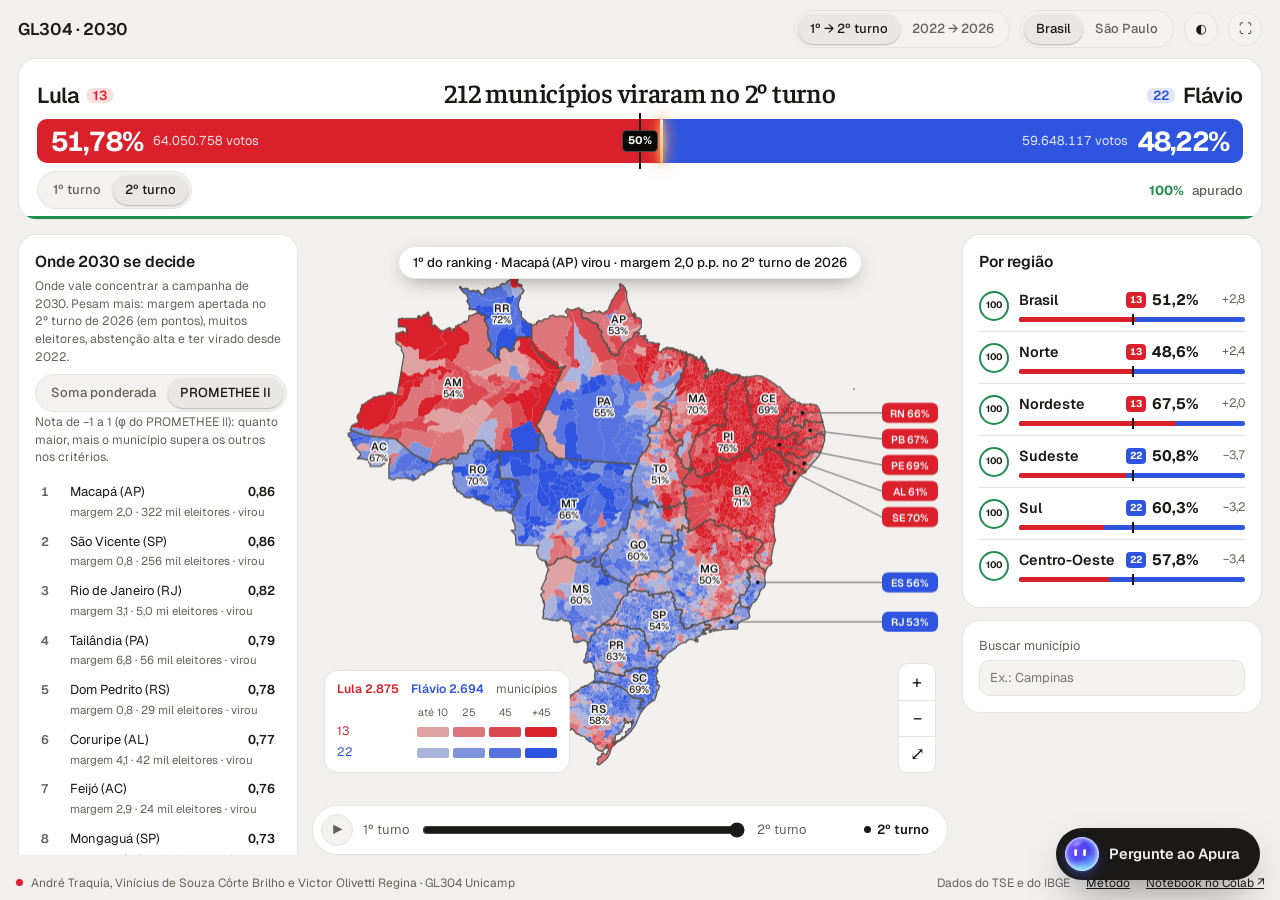
==== commit 6ddd8fdf: "vp1/site: compara 1º → 2º turno de 2026 (padrão) ou 2022 → 2026; ranking explica a nota e o porquê d" ====
--- a/vp1/site/index.html
+++ b/vp1/site/index.html
@@ -4,18 +4,22 @@
 <meta charset="utf-8">
 <meta name="viewport" content="width=device-width, initial-scale=1, viewport-fit=cover">
 <title>Onde 2030 se decide</title>
-<meta name="description" content="Municípios que trocaram o vencedor do 2º turno presidencial entre 2022 e 2026, e onde a eleição de 2030 tende a ser decidida.">
+<meta name="description" content="Municípios que viraram do 1º para o 2º turno presidencial de 2026 (ou desde 2022), e onde a eleição de 2030 tende a ser decidida.">
 <link rel="preconnect" href="https://fonts.googleapis.com">
 <link rel="preconnect" href="https://fonts.gstatic.com" crossorigin>
 <link rel="stylesheet" href="https://fonts.googleapis.com/css2?family=Faustina:wght@500;600;700&family=Geist:wght@400;500;600&display=swap">
-<link rel="stylesheet" href="app.css?v=5">
-<link rel="stylesheet" href="hud.css?v=5">
-<link rel="stylesheet" href="apura.css?v=5">
+<link rel="stylesheet" href="app.css?v=6">
+<link rel="stylesheet" href="hud.css?v=6">
+<link rel="stylesheet" href="apura.css?v=6">
 <script>try { var t = localStorage.getItem('tema'); if (t) document.documentElement.dataset.theme = t; } catch (e) {}</script>
 </head>
 <body data-aba="mapa">
 <header class="nav">
   <span class="logo">GL304 · 2030</span>
+  <div class="tabs cmp" role="group" aria-label="Comparação">
+    <button type="button" data-cmp="turnos" aria-pressed="true">1º → 2º turno</button>
+    <button type="button" data-cmp="anos" aria-pressed="false">2022 → 2026</button>
+  </div>
   <div class="tabs" role="group" aria-label="Escopo">
     <button type="button" data-esc="br" aria-pressed="true">Brasil</button>
     <button type="button" data-esc="sp" aria-pressed="false">São Paulo</button>
@@ -37,9 +41,10 @@
   </div>
   <div class="sub">
     <div class="anos" role="group" aria-label="Ano">
-      <button type="button" data-ano="0" aria-pressed="false">2022</button>
-      <button type="button" data-ano="1" aria-pressed="true">2026</button>
+      <button type="button" data-ano="0" aria-pressed="false">1º turno</button>
+      <button type="button" data-ano="1" aria-pressed="true">2º turno</button>
     </div>
+    <p class="outros" id="outros" aria-live="polite"></p>
     <p class="apurado"><b>100%</b> apurado</p>
   </div>
 </section>
@@ -48,16 +53,18 @@
   <aside class="col esq" aria-label="Ranking e mudanças">
     <section class="painel">
       <h2>Onde 2030 se decide</h2>
+      <p class="nota">Onde vale concentrar a campanha de 2030. Pesam mais: margem apertada no 2º turno de 2026 (em pontos), muitos eleitores, abstenção alta e ter virado desde 2022.</p>
       <div class="seg" role="group" aria-label="Metodologia">
         <button type="button" data-met="soma" aria-pressed="false">Soma ponderada</button>
         <button type="button" data-met="phi" aria-pressed="true">PROMETHEE II</button>
       </div>
+      <p class="nota" id="rank-explica"></p>
       <ol class="rank" id="rank"></ol>
       <p class="nota" id="rank-nota"></p>
     </section>
     <section class="painel">
-      <h2>O que mudou desde 2022</h2>
-      <p class="nota">Variação da margem (13 − 22) em pontos, de 2022 para 2026, na cor de quem cresceu.</p>
+      <h2 id="h-mudou">O que mudou</h2>
+      <p class="nota" id="mudou-nota"></p>
       <ul class="regioes" id="regioes"></ul>
       <ol class="ufbars" id="ufbars"></ol>
     </section>
@@ -75,10 +82,10 @@
       <div class="legenda" id="legenda"></div>
     </div>
     <div class="tempo">
-      <button type="button" id="play" aria-label="Animar de 2022 a 2026">▶</button>
-      <span>2022</span>
-      <input type="range" id="t" min="0" max="1000" value="1000" aria-label="Linha do tempo de 2022 a 2026">
-      <span>2026</span>
+      <button type="button" id="play" aria-label="Animar a transição">▶</button>
+      <span>1º turno</span>
+      <input type="range" id="t" min="0" max="1000" value="1000" aria-label="Linha do tempo da comparação">
+      <span>2º turno</span>
       <output id="t-rot" for="t">2026</output>
     </div>
   </section>
@@ -113,12 +120,13 @@
 <dialog id="metodo" aria-labelledby="h-met">
   <h2 id="h-met">Fontes e método</h2>
   <ul>
-    <li><strong>Votos:</strong> TSE, dados abertos do 2º turno presidencial de 2022 e 2026 por município (sem exterior). Empate conta como sem vencedor e não como virada.</li>
+    <li><strong>Votos:</strong> TSE, dados abertos da eleição presidencial por município (sem exterior): 1º e 2º turno de 2026 e 2º turno de 2022. Empate conta como sem vencedor e não como virada.</li>
     <li><strong>Malha:</strong> IBGE, malha municipal 2022; contornos estaduais pela união dos municípios.</li>
-    <li><strong>Margem</strong> = (votos 13 − votos 22) ÷ votos válidos. <strong>Virou</strong> = o vencedor mudou entre 2022 e 2026.</li>
+    <li><strong>Margem</strong> = (votos 13 − votos 22) ÷ votos válidos. No 1º turno a conta é só entre 13 e 22: os outros candidatos ficam de fora (nenhum deles liderou em município algum).</li>
+    <li><strong>Virou</strong> = o líder entre 13 e 22 no 1º turno não venceu o 2º turno (comparação padrão) ou o vencedor do 2º turno mudou de 2022 para 2026 (comparação "2022 → 2026").</li>
     <li><strong>Faixas do mapa:</strong> margem até 10, 25, 45 e acima de 45 pontos.</li>
-    <li><strong>Linha do tempo:</strong> entre os dois anos o mapa interpola a margem de cada município; os pontos intermediários são transição visual, não resultado de eleição.</li>
-    <li><strong>Ranking:</strong> soma ponderada e PROMETHEE II, calculados no notebook do projeto. Critérios e pesos:</li>
+    <li><strong>Linha do tempo:</strong> entre os dois momentos o mapa interpola a margem de cada município; os pontos intermediários são transição visual, não resultado de eleição.</li>
+    <li><strong>Ranking:</strong> soma ponderada e PROMETHEE II, calculados no notebook do projeto. Não muda com a comparação escolhida: o critério "virou" do ranking é de 2022 para 2026. Critérios e pesos:</li>
   </ul>
   <div id="criterios"></div>
   <p class="nota">ISDEL: índice da Atividade 3 (Educação, Densidade Empresarial, Tecido Empresarial e Gestão Pública), só para SP.</p>
@@ -126,6 +134,6 @@
   <form method="dialog"><button type="submit">Fechar</button></form>
 </dialog>
 
-<script type="module" src="app.js?v=5"></script>
+<script type="module" src="app.js?v=6"></script>
 </body>
 </html>
--- a/vp1/site/app.css
+++ b/vp1/site/app.css
@@ -67,8 +67,8 @@
 .rank button:hover, .rank button[aria-current="true"] { background: var(--neutro); }
 .rank .p { color: var(--mut); font-variant-numeric: tabular-nums; }
 .rank .v { color: var(--mut); font-size: .78rem; font-variant-numeric: tabular-nums; }
-.rank .b { grid-column: 2 / -1; height: 4px; border-radius: 2px; background: var(--neutro); overflow: hidden; }
-.rank .b i { display: block; height: 100%; background: var(--fg); opacity: .7; }
+.rank .pq { grid-column: 2 / -1; color: var(--mut); font-size: .72rem; }
+.outros { margin: 0; color: var(--mut); font-size: .76rem; flex: 1; text-align: center; }
 
 /* O que mudou */
 .regioes { list-style: none; display: grid; grid-template-columns: repeat(3, 1fr); gap: 6px; margin: 10px 0; padding: 0; }
@@ -138,7 +138,9 @@
 /* Celular e tablet: uma coluna por aba, barra de abas fixa embaixo */
 @media (max-width: 1023px) {
   body { grid-template-rows: auto auto minmax(0, 1fr) auto; }
-  .nav { padding: 6px 12px; }
+  .nav { padding: 6px 12px; flex-wrap: wrap; row-gap: 6px; }
+  .nav .cmp { order: 5; width: 100%; } .nav .cmp button { flex: 1; }
+  .tempo > span { display: none; } .tempo output { white-space: nowrap; font-size: .78rem; }
   .placar { padding: 8px 12px 0; gap: 2px 8px; }
   .lado .nm { font-size: .9rem; } .lado .num { font-size: 1.2rem; }
   .placar { grid-template-columns: 1fr auto 1fr; }
--- a/vp1/site/hud.css
+++ b/vp1/site/hud.css
@@ -64,8 +64,6 @@
 .rank button { grid-template-columns: 1.8em 1fr auto; padding: 6px 6px; border-radius: var(--r-sm); }
 .rank .p { font-weight: 600; font-size: .78rem; }
 .rank .v { font-weight: 600; color: var(--fg); font-size: .8rem; }
-.rank .b { height: 5px; background: var(--soft); }
-.rank .b i { background: linear-gradient(90deg, var(--c13), var(--c22)); opacity: 1; }
 .rank button:hover, .rank button[aria-current="true"] { background: var(--soft); }
 
 /* O que mudou: linha de números por região, depois barras por UF */
